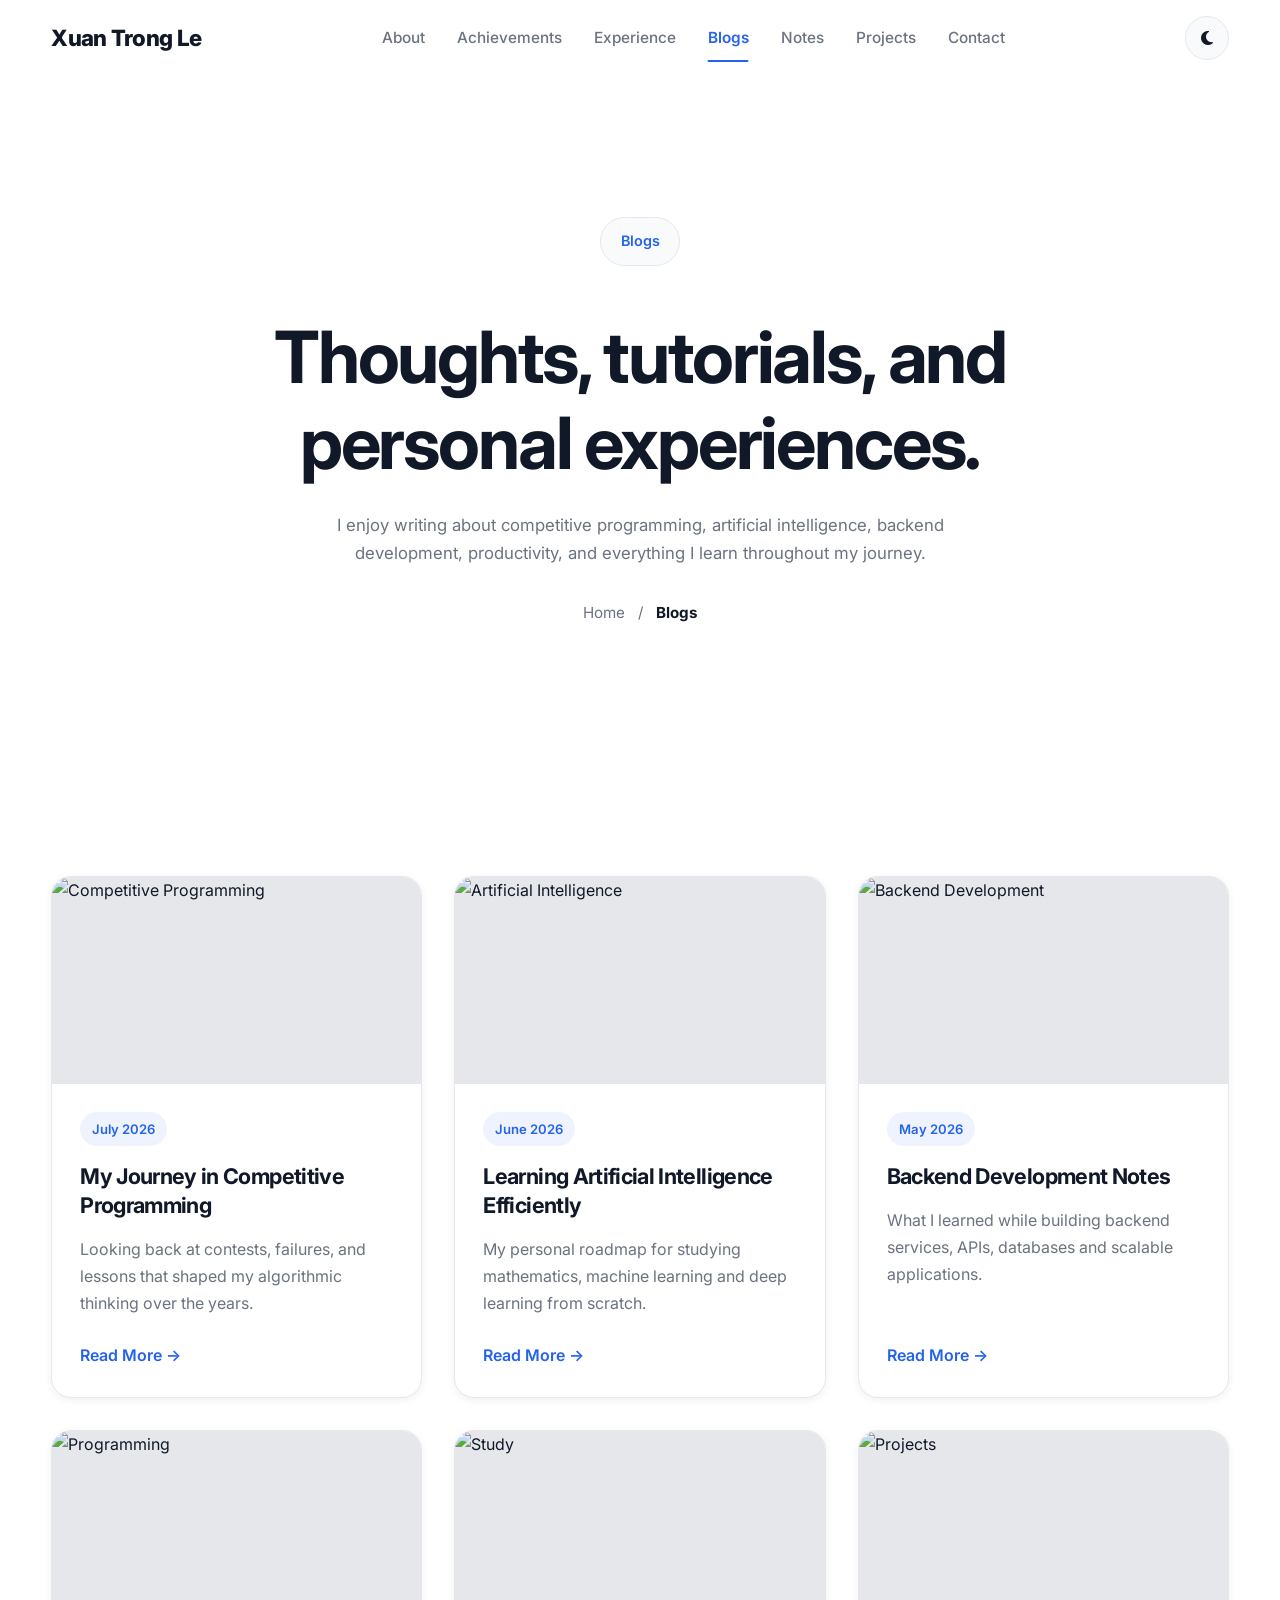
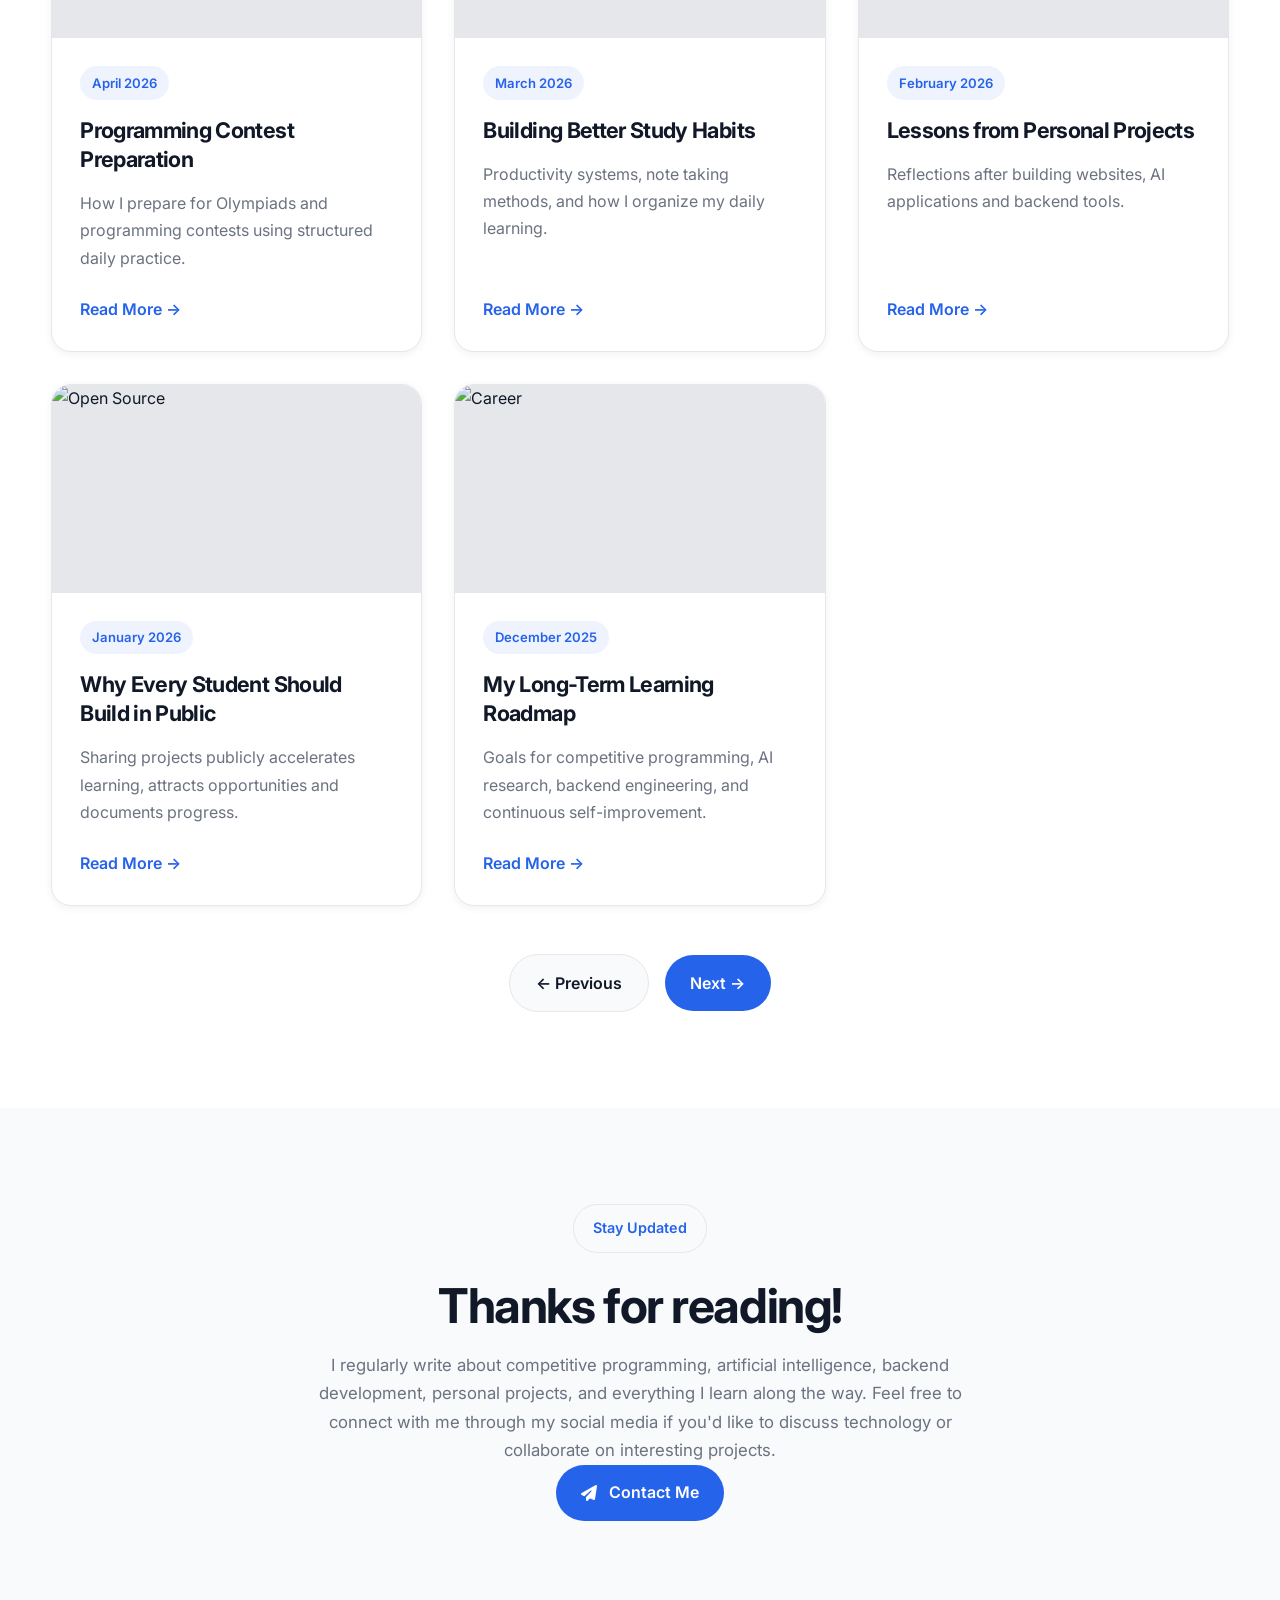
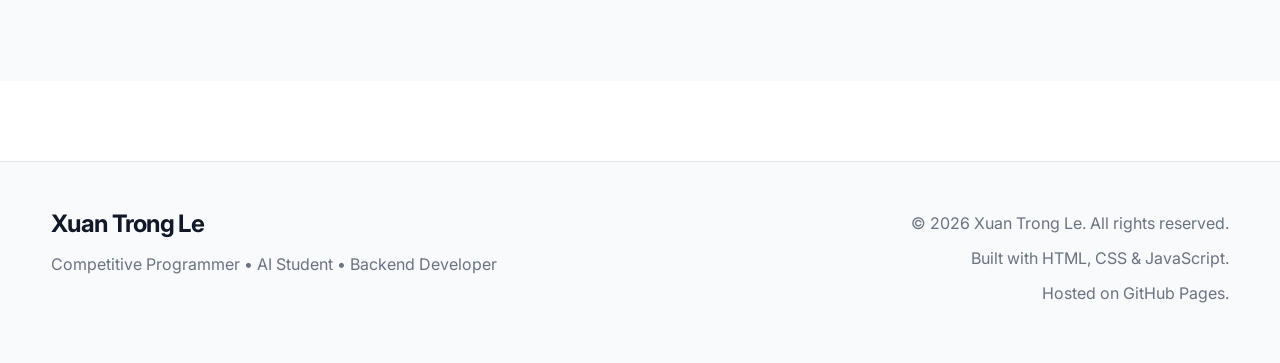
==== blogs.html @ a5656abd "First commit" ====
<!DOCTYPE html>
<html lang="en">

<head>

    <!-- ========================================= -->
    <!-- Basic Meta -->
    <!-- ========================================= -->

    <meta charset="UTF-8">
    <meta name="viewport"
          content="width=device-width, initial-scale=1.0">

    <title>Blogs | Xuan Trong Le</title>

    <meta name="description"
          content="Articles, tutorials, programming notes and personal thoughts by Xuan Trong Le.">

    <!-- Google Font -->
     <!-- Favicon -->
    <!-- ========================================= -->
    <link rel="icon" href="images/favicon.ico">

    <link rel="preconnect"
          href="https://fonts.googleapis.com">

    <link rel="preconnect"
          href="https://fonts.gstatic.com"
          crossorigin>

    <link href="https://fonts.googleapis.com/css2?family=Inter:wght@300;400;500;600;700;800&display=swap"
          rel="stylesheet">

    <!-- Font Awesome -->

    <link rel="stylesheet"
          href="https://cdnjs.cloudflare.com/ajax/libs/font-awesome/6.7.2/css/all.min.css">

    <!-- Main CSS -->

    <link rel="stylesheet"
          href="css/style.css">

</head>

<body>

    <!-- ========================================= -->
    <!-- Header -->
    <!-- ========================================= -->

    <header class="header">

        <div class="container">

            <nav class="navbar">

                <a href="index.html"
                   class="logo">

                    Xuan Trong Le

                </a>

                <ul class="nav-links">

                    <li>
                        <a href="index.html#about">
                            About
                        </a>
                    </li>

                    <li>
                        <a href="index.html#achievements">
                            Achievements
                        </a>
                    </li>
                    
                    <li>
                        <a href="experience.html">
                            Experience
                        </a>
                    </li>
                    <li>
                        <a href="blogs.html"
                           class="active">
                            Blogs
                        </a>
                    </li>

                    <li>
                        <a href="notes.html">
                            Notes
                        </a>
                    </li>

                    <li>
                        <a href="projects.html">
                            Projects
                        </a>
                    </li>


                    <li>
                        <a href="index.html#contact">
                            Contact
                        </a>
                    </li>

                </ul>

                <div class="nav-actions">

                    <button id="theme-toggle"
                            class="icon-button"
                            aria-label="Toggle Theme">

                        <i class="fa-solid fa-moon"></i>

                    </button>

                    <button id="menu-toggle"
                            class="icon-button mobile-menu-btn"
                            aria-label="Open Menu">

                        <i class="fa-solid fa-bars"></i>

                    </button>

                </div>

            </nav>

        </div>

    </header>

    <!-- ========================================= -->
    <!-- Hero -->
    <!-- ========================================= -->

    <section class="hero hero-small">

        <div class="container">

            <div class="section-header">

                <span class="section-tag">

                    Blogs

                </span>

                <h1 class="page-title">

                    Thoughts, tutorials,
                    and personal experiences.

                </h1>

                <p class="section-description">

                    I enjoy writing about competitive programming,
                    artificial intelligence,
                    backend development,
                    productivity,
                    and everything I learn throughout my journey.

                </p>

                <div class="breadcrumb">

                    <a href="index.html">

                        Home

                    </a>

                    <span>/</span>

                    <strong>

                        Blogs

                    </strong>

                </div>

            </div>

        </div>

    </section>

    <!-- ========================================= -->
    <!-- Blog List -->
    <!-- ========================================= -->

    <section class="section">

        <div class="container">

            <div class="card-grid">
                <!-- ========================================= -->
                <!-- Blog Card 1 -->
                <!-- ========================================= -->

                <article class="blog-card">

                    <img src="images/blog/blog1.jpg"
                         alt="Competitive Programming">

                    <div class="card-content">

                        <span class="card-date">
                            July 2026
                        </span>

                        <h3>
                            My Journey in Competitive Programming
                        </h3>

                        <p>
                            Looking back at contests, failures, and lessons
                            that shaped my algorithmic thinking over the years.
                        </p>

                        <a href="posts/blog-1.html"
                           class="text-link">

                            Read More →

                        </a>

                    </div>

                </article>

                <!-- ========================================= -->
                <!-- Blog Card 2 -->
                <!-- ========================================= -->

                <article class="blog-card">

                    <img src="images/blog/blog2.jpg"
                         alt="Artificial Intelligence">

                    <div class="card-content">

                        <span class="card-date">
                            June 2026
                        </span>

                        <h3>
                            Learning Artificial Intelligence Efficiently
                        </h3>

                        <p>
                            My personal roadmap for studying mathematics,
                            machine learning and deep learning from scratch.
                        </p>

                        <a href="posts/blog-2.html"
                           class="text-link">

                            Read More →

                        </a>

                    </div>

                </article>

                <!-- ========================================= -->
                <!-- Blog Card 3 -->
                <!-- ========================================= -->

                <article class="blog-card">

                    <img src="images/blog/blog3.jpg"
                         alt="Backend Development">

                    <div class="card-content">

                        <span class="card-date">
                            May 2026
                        </span>

                        <h3>
                            Backend Development Notes
                        </h3>

                        <p>
                            What I learned while building backend services,
                            APIs, databases and scalable applications.
                        </p>

                        <a href="posts/blog-3.html"
                           class="text-link">

                            Read More →

                        </a>

                    </div>

                </article>

                <!-- ========================================= -->
                <!-- Blog Card 4 -->
                <!-- ========================================= -->

                <article class="blog-card">

                    <img src="images/blog/blog4.jpg"
                         alt="Programming">

                    <div class="card-content">

                        <span class="card-date">
                            April 2026
                        </span>

                        <h3>
                            Programming Contest Preparation
                        </h3>

                        <p>
                            How I prepare for Olympiads and programming
                            contests using structured daily practice.
                        </p>

                        <a href="posts/blog-4.html"
                           class="text-link">

                            Read More →

                        </a>

                    </div>

                </article>

                <!-- ========================================= -->
                <!-- Blog Card 5 -->
                <!-- ========================================= -->

                <article class="blog-card">

                    <img src="images/blog/blog5.jpg"
                         alt="Study">

                    <div class="card-content">

                        <span class="card-date">
                            March 2026
                        </span>

                        <h3>
                            Building Better Study Habits
                        </h3>

                        <p>
                            Productivity systems, note taking methods,
                            and how I organize my daily learning.
                        </p>

                        <a href="posts/blog-5.html"
                           class="text-link">

                            Read More →

                        </a>

                    </div>

                </article>

                <!-- ========================================= -->
                <!-- Blog Card 6 -->
                <!-- ========================================= -->

                <article class="blog-card">

                    <img src="images/blog/blog6.jpg"
                         alt="Projects">

                    <div class="card-content">

                        <span class="card-date">
                            February 2026
                        </span>

                        <h3>
                            Lessons from Personal Projects
                        </h3>

                        <p>
                            Reflections after building websites,
                            AI applications and backend tools.
                        </p>

                        <a href="posts/blog-6.html"
                           class="text-link">

                            Read More →

                        </a>

                    </div>

                </article>

                <!-- ========================================= -->
                <!-- Blog Card 7 -->
                <!-- ========================================= -->

                <article class="blog-card">

                    <img src="images/blog/blog7.jpg"
                         alt="Open Source">

                    <div class="card-content">

                        <span class="card-date">
                            January 2026
                        </span>

                        <h3>
                            Why Every Student Should Build in Public
                        </h3>

                        <p>
                            Sharing projects publicly accelerates learning,
                            attracts opportunities and documents progress.
                        </p>

                        <a href="posts/blog-7.html"
                           class="text-link">

                            Read More →

                        </a>

                    </div>

                </article>

                <!-- ========================================= -->
                <!-- Blog Card 8 -->
                <!-- ========================================= -->

                <article class="blog-card">

                    <img src="images/blog/blog8.jpg"
                         alt="Career">

                    <div class="card-content">

                        <span class="card-date">
                            December 2025
                        </span>

                        <h3>
                            My Long-Term Learning Roadmap
                        </h3>

                        <p>
                            Goals for competitive programming,
                            AI research, backend engineering,
                            and continuous self-improvement.
                        </p>

                        <a href="posts/blog-8.html"
                           class="text-link">

                            Read More →

                        </a>

                    </div>

                </article>

            </div>

            <!-- ========================================= -->
            <!-- Pagination -->
            <!-- ========================================= -->

            <div class="section-action">

                <a href="#"
                   class="btn btn-secondary">

                    ← Previous

                </a>

                <a href="#"
                   class="btn btn-primary">

                    Next →

                </a>

            </div>

        </div>

    </section>
    <!-- ========================================= -->
    <!-- Newsletter / Call To Action -->
    <!-- ========================================= -->

    <section class="section section-alt">

        <div class="container">

            <div class="section-header">

                <span class="section-tag">
                    Stay Updated
                </span>

                <h2 class="section-title">
                    Thanks for reading!
                </h2>

                <p class="section-description">

                    I regularly write about competitive programming,
                    artificial intelligence, backend development,
                    personal projects, and everything I learn along the way.

                    Feel free to connect with me through my social media
                    if you'd like to discuss technology or collaborate
                    on interesting projects.

                </p>

                <a href="index.html#contact"
                   class="btn btn-primary">

                    <i class="fa-solid fa-paper-plane"></i>

                    Contact Me

                </a>

            </div>

        </div>

    </section>

    <!-- ========================================= -->
    <!-- Footer -->
    <!-- ========================================= -->

    <footer class="footer">

        <div class="container">

            <div class="footer-content">

                <div class="footer-left">

                    <h3>
                        Xuan Trong Le
                    </h3>

                    <p>
                        Competitive Programmer • AI Student • Backend Developer
                    </p>

                </div>

                <div class="footer-right">

                    <p>
                        © 2026 Xuan Trong Le.
                        All rights reserved.
                    </p>

                    <p>
                        Built with HTML, CSS & JavaScript.
                    </p>

                    <p>
                        Hosted on GitHub Pages.
                    </p>

                </div>

            </div>

        </div>

    </footer>

    <!-- ========================================= -->
    <!-- Back To Top -->
    <!-- ========================================= -->

    <button id="backToTop"
            class="back-to-top"
            aria-label="Back to Top">

        <i class="fa-solid fa-arrow-up"></i>

    </button>

    <!-- ========================================= -->
    <!-- JavaScript -->
    <!-- ========================================= -->

    <script src="js/script.js"></script>

</body>

</html>
---- css/style.css ----
/*==================================================
    PERSONAL PORTFOLIO WEBSITE
    File: css/style.css
    Part 1/8

    Contents

    1. Google Font
    2. CSS Reset
    3. CSS Variables
    4. Dark Theme Variables
    5. Base Styles
    6. Typography
    7. Layout
    8. Utility Classes
==================================================*/


/*==================================================
1. GOOGLE FONT
==================================================*/

@import url("https://fonts.googleapis.com/css2?family=Inter:wght@100..900&display=swap");


/*==================================================
2. CSS RESET
==================================================*/

*,
*::before,
*::after{
    margin:0;
    padding:0;
    box-sizing:border-box;
}

html{
    scroll-behavior:smooth;
    scroll-padding-top:90px;
}

body{
    min-height:100vh;
}

img,
picture,
svg,
video,
canvas{
    display:block;
    max-width:100%;
}

button,
input,
textarea,
select{
    font:inherit;
}

button{
    background:none;
    border:none;
    cursor:pointer;
}

a{
    color:inherit;
    text-decoration:none;
}

ul,
ol{
    list-style:none;
}


/*==================================================
3. CSS VARIABLES
==================================================*/

:root{

    /* Colors */

    --color-bg:#ffffff;
    --color-surface:#f8fafc;

    --color-text:#111827;
    --color-text-light:#6b7280;

    --color-border:#e5e7eb;

    --color-primary:#2563eb;
    --color-primary-hover:#1d4ed8;

    --color-success:#16a34a;
    --color-warning:#d97706;
    --color-danger:#dc2626;

    --color-white:#ffffff;


    /* Typography */

    --font-family:"Inter",sans-serif;

    --fs-xs:.75rem;
    --fs-sm:.875rem;
    --fs-base:1rem;
    --fs-lg:1.125rem;
    --fs-xl:1.25rem;
    --fs-2xl:1.5rem;
    --fs-3xl:2rem;
    --fs-4xl:3rem;
    --fs-5xl:4rem;

    --line-height:1.7;


    /* Font Weight */

    --fw-regular:400;
    --fw-medium:500;
    --fw-semibold:600;
    --fw-bold:700;
    --fw-black:800;


    /* Radius */

    --radius-sm:8px;
    --radius-md:14px;
    --radius-lg:20px;
    --radius-xl:28px;
    --radius-pill:999px;


    /* Shadow */

    --shadow-sm:
        0 2px 8px rgba(15,23,42,.06);

    --shadow-md:
        0 10px 30px rgba(15,23,42,.10);

    --shadow-lg:
        0 24px 60px rgba(15,23,42,.14);


    /* Transition */

    --transition:
        .25s ease;


    /* Layout */

    --container-width:1180px;

    --section-padding:100px;

}


/*==================================================
4. DARK THEME
==================================================*/

body.dark{

    --color-bg:#0f172a;

    --color-surface:#1e293b;

    --color-text:#f8fafc;

    --color-text-light:#cbd5e1;

    --color-border:#334155;

    --shadow-sm:
        0 2px 10px rgba(0,0,0,.35);

    --shadow-md:
        0 10px 30px rgba(0,0,0,.42);

    --shadow-lg:
        0 25px 60px rgba(0,0,0,.50);

}


/*==================================================
5. BASE STYLES
==================================================*/

body{

    font-family:var(--font-family);

    font-size:var(--fs-base);

    line-height:var(--line-height);

    color:var(--color-text);

    background:var(--color-bg);

    transition:

        background .3s ease,

        color .3s ease;

    text-rendering:optimizeLegibility;

    -webkit-font-smoothing:antialiased;

}

::selection{

    background:var(--color-primary);

    color:white;

}

section{

    padding:var(--section-padding) 0;

}

.container{

    width:min(92%,var(--container-width));

    margin-inline:auto;

}


/*==================================================
6. TYPOGRAPHY
==================================================*/

h1,
h2,
h3,
h4,
h5,
h6{

    color:var(--color-text);

    font-weight:var(--fw-bold);

    line-height:1.2;

    letter-spacing:-.03em;

}

h1{

    font-size:clamp(3rem,6vw,4.5rem);

}

h2{

    font-size:clamp(2rem,4vw,3rem);

}

h3{

    font-size:1.5rem;

}

h4{

    font-size:1.2rem;

}

p{

    color:var(--color-text-light);

    margin-bottom:1rem;

}

strong{

    color:var(--color-text);

}

small{

    color:var(--color-text-light);

}


/*==================================================
7. LAYOUT
==================================================*/

.grid{

    display:grid;

}

.flex{

    display:flex;

}

.flex-center{

    display:flex;

    align-items:center;

    justify-content:center;

}

.flex-between{

    display:flex;

    align-items:center;

    justify-content:space-between;

}

.flex-column{

    display:flex;

    flex-direction:column;

}

.text-center{

    text-align:center;

}

.hidden{

    display:none !important;

}


/*==================================================
8. UTILITY CLASSES
==================================================*/

/* Margin Top */

.mt-1{margin-top:.75rem;}
.mt-2{margin-top:1.5rem;}
.mt-3{margin-top:2.25rem;}
.mt-4{margin-top:3rem;}
.mt-5{margin-top:4rem;}

/* Margin Bottom */

.mb-1{margin-bottom:.75rem;}
.mb-2{margin-bottom:1.5rem;}
.mb-3{margin-bottom:2.25rem;}
.mb-4{margin-bottom:3rem;}
.mb-5{margin-bottom:4rem;}

/* Padding */

.py-1{padding-block:1rem;}
.py-2{padding-block:2rem;}
.py-3{padding-block:3rem;}
.py-4{padding-block:4rem;}

.px-1{padding-inline:1rem;}
.px-2{padding-inline:2rem;}

/* Width */

.w-100{
    width:100%;
}

/* Max Width */

.max-600{
    max-width:600px;
}

.max-700{
    max-width:700px;
}

.max-800{
    max-width:800px;
}

.max-900{
    max-width:900px;
}

/* Rounded */

.rounded-sm{
    border-radius:var(--radius-sm);
}

.rounded-md{
    border-radius:var(--radius-md);
}

.rounded-lg{
    border-radius:var(--radius-lg);
}

.rounded-xl{
    border-radius:var(--radius-xl);
}

/* Shadow */

.shadow-sm{
    box-shadow:var(--shadow-sm);
}

.shadow-md{
    box-shadow:var(--shadow-md);
}

.shadow-lg{
    box-shadow:var(--shadow-lg);
}
/*==================================================
    PERSONAL PORTFOLIO WEBSITE
    File: css/style.css
    Part 2/8

    Contents

    9. Header
    10. Navbar
    11. Logo
    12. Navigation Links
    13. Navigation Actions
    14. Icon Buttons
    15. Mobile Menu
    16. Sticky Header
==================================================*/


/*==================================================
9. HEADER
==================================================*/

.header{

    position:sticky;

    top:0;

    left:0;

    width:100%;

    z-index:1000;

    background:rgba(255,255,255,.82);

    backdrop-filter:blur(16px);

    -webkit-backdrop-filter:blur(16px);

    border-bottom:1px solid transparent;

    transition:

        background .3s ease,

        border-color .3s ease,

        box-shadow .3s ease,

        transform .3s ease;

}

body.dark .header{

    background:rgba(15,23,42,.82);

}

.header.scrolled{

    border-color:var(--color-border);

    box-shadow:var(--shadow-sm);

}

.header.hide{

    transform:translateY(-100%);

}


/*==================================================
10. NAVBAR
==================================================*/

.navbar{

    height:76px;

    display:flex;

    align-items:center;

    justify-content:space-between;

    gap:40px;

}

.navbar>*{

    flex-shrink:0;

}


/*==================================================
11. LOGO
==================================================*/

.logo{

    font-size:1.4rem;

    font-weight:var(--fw-black);

    letter-spacing:-.03em;

    color:var(--color-text);

    transition:.25s;

    white-space:nowrap;

}

.logo:hover{

    color:var(--color-primary);

}


/*==================================================
12. NAVIGATION LINKS
==================================================*/

.nav-links{

    display:flex;

    align-items:center;

    justify-content:center;

    gap:2rem;

    flex:1;

}

.nav-links li{

    position:relative;

}

.nav-links a{

    position:relative;

    display:inline-flex;

    align-items:center;

    justify-content:center;

    height:40px;

    font-size:.96rem;

    font-weight:var(--fw-medium);

    color:var(--color-text-light);

    transition:var(--transition);

}

.nav-links a:hover{

    color:var(--color-text);

}

.nav-links a.active{

    color:var(--color-primary);

    font-weight:var(--fw-semibold);

}

.nav-links a::after{

    content:"";

    position:absolute;

    left:50%;

    bottom:-4px;

    width:0;

    height:2px;

    border-radius:999px;

    background:var(--color-primary);

    transform:translateX(-50%);

    transition:.25s;

}

.nav-links a:hover::after,

.nav-links a.active::after{

    width:100%;

}


/*==================================================
13. NAVIGATION ACTIONS
==================================================*/

.nav-actions{

    display:flex;

    align-items:center;

    gap:.75rem;

}


/*==================================================
14. ICON BUTTONS
==================================================*/

.icon-button{

    width:44px;

    height:44px;

    display:flex;

    align-items:center;

    justify-content:center;

    border-radius:50%;

    border:1px solid var(--color-border);

    background:var(--color-surface);

    color:var(--color-text);

    transition:.25s;

}

.icon-button i{

    font-size:1rem;

    transition:.25s;

}

.icon-button:hover{

    transform:translateY(-2px);

    border-color:var(--color-primary);

    color:var(--color-primary);

    box-shadow:var(--shadow-sm);

}

.icon-button:active{

    transform:scale(.95);

}


/*==================================================
15. MOBILE MENU BUTTON
==================================================*/

.mobile-menu-btn{

    display:none;

}


/*==================================================
16. MOBILE NAVIGATION
==================================================*/

@media (max-width:768px){

    .navbar{

        height:70px;

        gap:16px;

    }

    .mobile-menu-btn{

        display:flex;

    }

    .nav-links{

        position:fixed;

        top:70px;

        left:0;

        width:100%;

        background:var(--color-bg);

        border-top:1px solid var(--color-border);

        box-shadow:var(--shadow-md);

        display:flex;

        flex-direction:column;

        align-items:flex-start;

        gap:0;

        padding:16px 24px;

        transform:translateY(-120%);

        opacity:0;

        pointer-events:none;

        transition:

            transform .3s ease,

            opacity .3s ease;

        z-index:999;

    }

    body.dark .nav-links{

        background:var(--color-bg);

    }

    .nav-links.active{

        transform:translateY(0);

        opacity:1;

        pointer-events:auto;

    }

    .nav-links li{

        width:100%;

    }

    .nav-links a{

        width:100%;

        height:52px;

        justify-content:flex-start;

        border-bottom:1px solid var(--color-border);

    }

    .nav-links li:last-child a{

        border-bottom:none;

    }

    .nav-links a::after{

        display:none;

    }

}


/*==================================================
17. DESKTOP ONLY
==================================================*/

@media (min-width:769px){

    .nav-links{

        transform:none !important;

        opacity:1 !important;

        pointer-events:auto !important;

    }

}
/*==================================================
    PERSONAL PORTFOLIO WEBSITE
    File: css/style.css
    Part 3/8

    Contents

    18. Hero
    19. Hero Small
    20. Hero Content
    21. Hero Text
    22. Hero Image
    23. Hero Buttons
    24. Hero Stats
    25. Section Header
==================================================*/


/*==================================================
18. HERO
==================================================*/

.hero{

    min-height:calc(100vh - 76px);

    display:flex;

    align-items:center;

    overflow:hidden;

}

.hero-content{

    display:grid;

    grid-template-columns:1.2fr .8fr;

    align-items:center;

    gap:5rem;

}


/*==================================================
19. HERO SMALL
==================================================*/

.hero-small{

    min-height:auto;

    padding:140px 0 90px;

}

.page-title{

    max-width:900px;

    margin:1.5rem auto;

    text-align:center;

}

.hero-small .section-description{

    margin-inline:auto;

}


/*==================================================
20. HERO TEXT
==================================================*/

.hero-text{

    display:flex;

    flex-direction:column;

    align-items:flex-start;

}

.hero-tag,

.section-tag{

    display:inline-flex;

    align-items:center;

    gap:.5rem;

    padding:.7rem 1.2rem;

    border-radius:999px;

    background:var(--color-surface);

    border:1px solid var(--color-border);

    color:var(--color-primary);

    font-size:.9rem;

    font-weight:var(--fw-semibold);

    margin-bottom:1.5rem;

}

.hero-text h1{

    margin-bottom:1rem;

}

.highlight{

    color:var(--color-primary);

}

.hero-subtitle{

    display:flex;

    flex-wrap:wrap;

    align-items:center;

    gap:.8rem;

    font-size:1.2rem;

    color:var(--color-text-light);

    font-weight:var(--fw-medium);

    margin-bottom:1.5rem;

}

.hero-subtitle span{

    color:var(--color-primary);

}

.hero-description{

    max-width:640px;

    font-size:1.05rem;

    margin-bottom:2.5rem;

}


/*==================================================
21. HERO IMAGE
==================================================*/

.hero-image{

    display:flex;

    justify-content:center;

    align-items:center;

}

.avatar-wrapper{

    width:380px;

    aspect-ratio:1;

    overflow:hidden;

    border-radius:50%;

    border:8px solid var(--color-bg);

    background:var(--color-surface);

    box-shadow:var(--shadow-lg);

    transition:.35s;

}

body.dark .avatar-wrapper{

    border-color:var(--color-surface);

}

.avatar-wrapper:hover{

    transform:translateY(-8px);

}

.avatar-wrapper img{

    width:100%;

    height:100%;

    object-fit:cover;

}


/*==================================================
22. HERO BUTTONS
==================================================*/

.hero-buttons{

    display:flex;

    align-items:center;

    flex-wrap:wrap;

    gap:1rem;

    margin-bottom:3rem;

}

.btn{

    display:inline-flex;

    align-items:center;

    justify-content:center;

    gap:.7rem;

    padding:.9rem 1.6rem;

    border-radius:999px;

    font-weight:var(--fw-semibold);

    transition:.25s;

}

.btn-primary{

    background:var(--color-primary);

    color:white;

}

.btn-primary:hover{

    background:var(--color-primary-hover);

    transform:translateY(-2px);

}

.btn-secondary{

    background:var(--color-surface);

    color:var(--color-text);

    border:1px solid var(--color-border);

}

.btn-secondary:hover{

    border-color:var(--color-primary);

    color:var(--color-primary);

    transform:translateY(-2px);

}

.btn-outline{

    background:transparent;

    border:1px solid var(--color-border);

    color:var(--color-text);

}

.btn-outline:hover{

    border-color:var(--color-primary);

    color:var(--color-primary);

    transform:translateY(-2px);

}


/*==================================================
23. HERO STATS
==================================================*/

.hero-stats{

    display:grid;

    grid-template-columns:repeat(3,1fr);

    gap:1rem;

    max-width:520px;

}

.stat-card{

    padding:1.5rem;

    text-align:center;

    border-radius:var(--radius-lg);

    background:var(--color-surface);

    border:1px solid var(--color-border);

    transition:.3s;

}

.stat-card:hover{

    transform:translateY(-6px);

    box-shadow:var(--shadow-md);

}

.stat-card h3{

    font-size:2rem;

    color:var(--color-primary);

    margin-bottom:.3rem;

}

.stat-card p{

    margin:0;

    font-size:.95rem;

}


/*==================================================
24. SECTION HEADER
==================================================*/

.section-header{

    max-width:820px;

    margin:0 auto 4rem;

    text-align:center;

}

.section-title{

    margin-bottom:1rem;

}

.section-description{

    max-width:700px;

    margin-inline:auto;

    margin-bottom:0;

    font-size:1.05rem;

}


/*==================================================
25. BREADCRUMB
==================================================*/

.breadcrumb{

    display:flex;

    justify-content:center;

    align-items:center;

    flex-wrap:wrap;

    gap:.8rem;

    margin-top:2rem;

    color:var(--color-text-light);

    font-size:.95rem;

}

.breadcrumb a{

    transition:.25s;

}

.breadcrumb a:hover{

    color:var(--color-primary);

}

.breadcrumb strong{

    color:var(--color-text);

}


/*==================================================
26. RESPONSIVE HERO
==================================================*/

@media (max-width:992px){

    .hero{

        min-height:auto;

        padding:100px 0;

    }

    .hero-content{

        grid-template-columns:1fr;

        text-align:center;

        gap:4rem;

    }

    .hero-text{

        align-items:center;

    }

    .hero-description{

        margin-inline:auto;

    }

    .hero-buttons{

        justify-content:center;

    }

    .hero-stats{

        margin-inline:auto;

    }

}

@media (max-width:768px){

    .hero{

        padding:70px 0;

    }

    .hero-small{

        padding:110px 0 70px;

    }

    .avatar-wrapper{

        width:280px;

    }

    .hero-subtitle{

        justify-content:center;

        font-size:1.05rem;

    }

    .hero-stats{

        grid-template-columns:1fr;

        max-width:320px;

    }

}

@media (max-width:480px){

    .avatar-wrapper{

        width:220px;

    }

    .hero-buttons{

        width:100%;

        flex-direction:column;

        align-items:stretch;

    }

    .hero-buttons .btn{

        width:100%;

    }

}
/*==================================================
    PERSONAL PORTFOLIO WEBSITE
    File: css/style.css
    Part 4/8

    Contents

    26. Common Cards
    27. Card Grid
    28. Blog / Note / Experience Cards
    29. Project Cards
    30. Badges & Tags
    31. Card Footer
    32. Section Action
    33. Empty State
==================================================*/


/*==================================================
26. COMMON CARDS
==================================================*/

.card-grid{

    display:grid;

    grid-template-columns:repeat(auto-fit,minmax(340px,1fr));

    gap:2rem;

}

.blog-card,
.project-card{

    display:flex;

    flex-direction:column;

    overflow:hidden;

    background:var(--color-bg);

    border:1px solid var(--color-border);

    border-radius:var(--radius-lg);

    box-shadow:var(--shadow-sm);

    transition:
        transform .3s ease,
        box-shadow .3s ease,
        border-color .3s ease;

}

body.dark .blog-card,
body.dark .project-card{

    background:var(--color-surface);

}

.blog-card:hover,
.project-card:hover{

    transform:translateY(-8px);

    box-shadow:var(--shadow-md);

    border-color:rgba(37,99,235,.25);

}


/*==================================================
27. CARD IMAGE
==================================================*/

.blog-card img,
.project-card img{

    width:100%;

    aspect-ratio:16 / 9;

    object-fit:cover;

    transition:transform .4s ease;

}

.blog-card:hover img,
.project-card:hover img{

    transform:scale(1.05);

}


/*==================================================
28. CARD CONTENT
==================================================*/

.card-content{

    display:flex;

    flex-direction:column;

    flex:1;

    padding:1.75rem;

}

.card-date{

    display:inline-flex;

    align-items:center;

    width:max-content;

    padding:.35rem .75rem;

    margin-bottom:1rem;

    border-radius:999px;

    background:rgba(37,99,235,.08);

    color:var(--color-primary);

    font-size:.82rem;

    font-weight:600;

}

.card-content h3{

    margin-bottom:1rem;

    font-size:1.35rem;

    line-height:1.35;

}

.card-content p{

    flex:1;

    margin-bottom:1.5rem;

}


/*==================================================
29. TEXT LINK
==================================================*/

.text-link{

    display:inline-flex;

    align-items:center;

    gap:.5rem;

    width:max-content;

    font-weight:600;

    color:var(--color-primary);

    transition:.25s;

}

.text-link:hover{

    gap:.8rem;

}


/*==================================================
30. PROJECT TAGS
==================================================*/

.project-tags{

    display:flex;

    flex-wrap:wrap;

    gap:.75rem;

    margin-bottom:1.75rem;

}

.badge{

    display:inline-flex;

    align-items:center;

    justify-content:center;

    padding:.45rem .9rem;

    border-radius:999px;

    background:var(--color-surface);

    border:1px solid var(--color-border);

    color:var(--color-text);

    font-size:.82rem;

    font-weight:600;

}

body.dark .badge{

    background:rgba(255,255,255,.04);

}


/*==================================================
31. CARD FOOTER
==================================================*/

.course-footer{

    display:flex;

    align-items:center;

    justify-content:space-between;

    gap:1rem;

    margin-top:auto;

}

.course-footer .btn{

    flex:1;

    padding:.8rem 1rem;

    font-size:.92rem;

}


/*==================================================
32. SECTION ACTION
==================================================*/

.section-action{

    display:flex;

    justify-content:center;

    align-items:center;

    flex-wrap:wrap;

    gap:1rem;

    margin-top:3rem;

}


/*==================================================
33. EMPTY STATE
==================================================*/

.empty-state{

    padding:5rem 2rem;

    text-align:center;

    border:2px dashed var(--color-border);

    border-radius:var(--radius-xl);

}

.empty-state h3{

    margin-bottom:1rem;

}

.empty-state p{

    max-width:520px;

    margin-inline:auto;

}


/*==================================================
34. CARD HOVER EFFECTS
==================================================*/

.blog-card,
.project-card{

    position:relative;

}

.blog-card::before,
.project-card::before{

    content:"";

    position:absolute;

    inset:0;

    border-radius:inherit;

    pointer-events:none;

    background:

        linear-gradient(

            135deg,

            rgba(37,99,235,.06),

            transparent 35%

        );

    opacity:0;

    transition:.3s;

}

.blog-card:hover::before,
.project-card:hover::before{

    opacity:1;

}


/*==================================================
35. IMAGE PLACEHOLDER
==================================================*/

.blog-card img,
.project-card img{

    background:#e5e7eb;

}

body.dark .blog-card img,
body.dark .project-card img{

    background:#334155;

}


/*==================================================
36. RESPONSIVE
==================================================*/

@media (max-width:992px){

    .card-grid{

        grid-template-columns:repeat(2,1fr);

    }

}

@media (max-width:768px){

    .card-grid{

        grid-template-columns:1fr;

    }

    .course-footer{

        flex-direction:column;

    }

    .course-footer .btn{

        width:100%;

    }

}

@media (max-width:480px){

    .card-content{

        padding:1.4rem;

    }

    .card-content h3{

        font-size:1.2rem;

    }

    .project-tags{

        gap:.5rem;

    }

}
/*==================================================
    PERSONAL PORTFOLIO WEBSITE
    File: css/style.css
    Part 5/8

    Contents

    37. About Section
    38. Achievement Section
    39. Contact Section
    40. Footer
    41. Back To Top
==================================================*/


/*==================================================
37. ABOUT SECTION
==================================================*/

.about-grid{

    display:grid;

    grid-template-columns:repeat(2,1fr);

    gap:2rem;

}

.about-card{

    padding:2rem;

    background:var(--color-surface);

    border:1px solid var(--color-border);

    border-radius:var(--radius-lg);

    box-shadow:var(--shadow-sm);

    transition:.3s;

}

.about-card:hover{

    transform:translateY(-6px);

    box-shadow:var(--shadow-md);

}

.about-card h3{

    margin-bottom:1rem;

    font-size:1.3rem;

}

.about-card p{

    margin:0;

}


/*==================================================
38. ACHIEVEMENT SECTION
==================================================*/

.achievement-grid{

    display:grid;

    grid-template-columns:repeat(auto-fit,minmax(280px,1fr));

    gap:2rem;

}

.achievement-card{

    padding:2rem;

    text-align:center;

    background:var(--color-bg);

    border:1px solid var(--color-border);

    border-radius:var(--radius-lg);

    box-shadow:var(--shadow-sm);

    transition:.3s;

}

body.dark .achievement-card{

    background:var(--color-surface);

}

.achievement-card:hover{

    transform:translateY(-8px);

    box-shadow:var(--shadow-md);

}

.achievement-icon{

    width:72px;

    height:72px;

    margin:0 auto 1.5rem;

    display:flex;

    align-items:center;

    justify-content:center;

    border-radius:50%;

    background:rgba(37,99,235,.10);

    font-size:2rem;

}

.achievement-card h3{

    margin-bottom:.8rem;

}

.achievement-card p{

    margin:0;

}


/*==================================================
39. CONTACT
==================================================*/

.contact-grid{

    display:grid;

    grid-template-columns:repeat(auto-fit,minmax(220px,1fr));

    gap:1.5rem;

}

.contact-card{

    display:flex;

    flex-direction:column;

    align-items:center;

    justify-content:center;

    text-align:center;

    gap:1rem;

    padding:2rem;

    background:var(--color-bg);

    border:1px solid var(--color-border);

    border-radius:var(--radius-lg);

    box-shadow:var(--shadow-sm);

    transition:.3s;

}

body.dark .contact-card{

    background:var(--color-surface);

}

.contact-card:hover{

    transform:translateY(-6px);

    border-color:rgba(37,99,235,.35);

    box-shadow:var(--shadow-md);

}

.contact-card i{

    font-size:2rem;

    color:var(--color-primary);

}

.contact-card h3{

    margin:0;

    font-size:1.2rem;

}

.contact-card p{

    margin:0;

    font-size:.95rem;

}

.contact-card:hover i{

    transform:scale(1.1);

}


/*==================================================
40. FOOTER
==================================================*/

.footer{

    margin-top:5rem;

    padding:3rem 0;

    border-top:1px solid var(--color-border);

    background:var(--color-surface);

}

.footer-content{

    display:flex;

    justify-content:space-between;

    align-items:flex-start;

    gap:3rem;

}

.footer-left{

    flex:1;

}

.footer-left h3{

    margin-bottom:.75rem;

}

.footer-left p{

    margin:0;

}

.footer-right{

    text-align:right;

}

.footer-right p{

    margin-bottom:.5rem;

}


/*==================================================
41. BACK TO TOP
==================================================*/

.back-to-top{

    position:fixed;

    right:1.5rem;

    bottom:1.5rem;

    width:52px;

    height:52px;

    display:flex;

    align-items:center;

    justify-content:center;

    border-radius:50%;

    border:none;

    background:var(--color-primary);

    color:#fff;

    cursor:pointer;

    box-shadow:var(--shadow-lg);

    opacity:0;

    visibility:hidden;

    transform:translateY(20px);

    transition:.3s;

    z-index:999;

}

.back-to-top.show{

    opacity:1;

    visibility:visible;

    transform:translateY(0);

}

.back-to-top:hover{

    background:var(--color-primary-hover);

    transform:translateY(-4px);

}


/*==================================================
42. COMMON SPACING
==================================================*/

.section{

    padding:6rem 0;

}

.section-alt{

    background:var(--color-surface);

}

.section-alt .about-card,

.section-alt .achievement-card,

.section-alt .contact-card{

    background:var(--color-bg);

}

body.dark .section-alt{

    background:#162033;

}


/*==================================================
43. RESPONSIVE
==================================================*/

@media (max-width:992px){

    .about-grid{

        grid-template-columns:1fr;

    }

    .footer-content{

        flex-direction:column;

        align-items:center;

        text-align:center;

    }

    .footer-right{

        text-align:center;

    }

}

@media (max-width:768px){

    .achievement-grid{

        grid-template-columns:1fr;

    }

    .contact-grid{

        grid-template-columns:1fr;

    }

    .back-to-top{

        right:1rem;

        bottom:1rem;

        width:48px;

        height:48px;

    }

}

@media (max-width:480px){

    .about-card,

    .achievement-card,

    .contact-card{

        padding:1.5rem;

    }

    .footer{

        padding:2rem 0;

    }

}
/*==================================================
    PERSONAL PORTFOLIO WEBSITE
    File: css/style.css
    Part 6/8

    Contents

    44. Reveal Animation
    45. Fade Animations
    46. Hover Effects
    47. Loading Skeleton
    48. Backdrop & Blur
    49. Focus States
    50. Accessibility
    51. Print Styles
==================================================*/


/*==================================================
44. REVEAL ANIMATION
==================================================*/

.reveal{

    opacity:0;

    transform:translateY(40px);

    transition:

        opacity .8s ease,

        transform .8s ease;

}

.reveal.show{

    opacity:1;

    transform:translateY(0);

}

.reveal-left{

    opacity:0;

    transform:translateX(-40px);

    transition:

        opacity .8s ease,

        transform .8s ease;

}

.reveal-left.show{

    opacity:1;

    transform:translateX(0);

}

.reveal-right{

    opacity:0;

    transform:translateX(40px);

    transition:

        opacity .8s ease,

        transform .8s ease;

}

.reveal-right.show{

    opacity:1;

    transform:translateX(0);

}

.reveal-scale{

    opacity:0;

    transform:scale(.95);

    transition:

        opacity .7s ease,

        transform .7s ease;

}

.reveal-scale.show{

    opacity:1;

    transform:scale(1);

}


/*==================================================
45. KEYFRAME ANIMATIONS
==================================================*/

@keyframes fadeUp{

    from{

        opacity:0;

        transform:translateY(35px);

    }

    to{

        opacity:1;

        transform:translateY(0);

    }

}

@keyframes fadeDown{

    from{

        opacity:0;

        transform:translateY(-35px);

    }

    to{

        opacity:1;

        transform:translateY(0);

    }

}

@keyframes fadeIn{

    from{

        opacity:0;

    }

    to{

        opacity:1;

    }

}

@keyframes zoomIn{

    from{

        opacity:0;

        transform:scale(.9);

    }

    to{

        opacity:1;

        transform:scale(1);

    }

}

.fade-up{

    animation:fadeUp .8s ease both;

}

.fade-down{

    animation:fadeDown .8s ease both;

}

.fade-in{

    animation:fadeIn .8s ease both;

}

.zoom-in{

    animation:zoomIn .8s ease both;

}


/*==================================================
46. COMMON HOVER EFFECTS
==================================================*/

.hover-lift{

    transition:.3s;

}

.hover-lift:hover{

    transform:translateY(-6px);

}

.hover-scale{

    transition:.3s;

}

.hover-scale:hover{

    transform:scale(1.03);

}

.hover-shadow{

    transition:.3s;

}

.hover-shadow:hover{

    box-shadow:var(--shadow-lg);

}

.hover-primary{

    transition:.3s;

}

.hover-primary:hover{

    color:var(--color-primary);

}


/*==================================================
47. IMAGE EFFECTS
==================================================*/

.image-hover{

    overflow:hidden;

}

.image-hover img{

    transition:.45s;

}

.image-hover:hover img{

    transform:scale(1.06);

}

.image-rounded{

    border-radius:var(--radius-lg);

}

.image-shadow{

    box-shadow:var(--shadow-md);

}


/*==================================================
48. LOADING SKELETON
==================================================*/

.skeleton{

    background:

        linear-gradient(

            90deg,

            #f1f5f9 0%,

            #e2e8f0 50%,

            #f1f5f9 100%

        );

    background-size:300% 100%;

    animation:skeleton-loading 1.5s infinite;

}

body.dark .skeleton{

    background:

        linear-gradient(

            90deg,

            #1e293b 0%,

            #334155 50%,

            #1e293b 100%

        );

    background-size:300% 100%;

}

@keyframes skeleton-loading{

    from{

        background-position:100% 0;

    }

    to{

        background-position:-100% 0;

    }

}


/*==================================================
49. GLASS EFFECT
==================================================*/

.glass{

    background:

        rgba(255,255,255,.75);

    backdrop-filter:blur(18px);

    -webkit-backdrop-filter:blur(18px);

    border:1px solid rgba(255,255,255,.2);

}

body.dark .glass{

    background:

        rgba(30,41,59,.65);

}


/*==================================================
50. FOCUS & ACCESSIBILITY
==================================================*/

:focus-visible{

    outline:3px solid var(--color-primary);

    outline-offset:4px;

}

button:disabled{

    opacity:.6;

    cursor:not-allowed;

}

input,

textarea,

select{

    border:1px solid var(--color-border);

    border-radius:var(--radius-md);

    background:var(--color-bg);

    color:var(--color-text);

}

input:focus,

textarea:focus,

select:focus{

    outline:none;

    border-color:var(--color-primary);

    box-shadow:

        0 0 0 4px rgba(37,99,235,.12);

}


/*==================================================
51. SCROLLBAR
==================================================*/

::-webkit-scrollbar{

    width:10px;

}

::-webkit-scrollbar-track{

    background:var(--color-surface);

}

::-webkit-scrollbar-thumb{

    background:#94a3b8;

    border-radius:999px;

}

::-webkit-scrollbar-thumb:hover{

    background:var(--color-primary);

}

html{

    scrollbar-color:#94a3b8 transparent;

    scrollbar-width:thin;

}


/*==================================================
52. TEXT UTILITIES
==================================================*/

.text-primary{

    color:var(--color-primary);

}

.text-secondary{

    color:var(--color-text-light);

}

.text-white{

    color:#fff;

}

.text-bold{

    font-weight:700;

}

.text-center{

    text-align:center;

}

.text-left{

    text-align:left;

}

.text-right{

    text-align:right;

}


/*==================================================
53. DISPLAY UTILITIES
==================================================*/

.d-none{

    display:none !important;

}

.d-block{

    display:block;

}

.d-inline{

    display:inline;

}

.d-inline-block{

    display:inline-block;

}

.d-flex{

    display:flex;

}

.align-center{

    align-items:center;

}

.justify-center{

    justify-content:center;

}

.justify-between{

    justify-content:space-between;

}

.flex-wrap{

    flex-wrap:wrap;

}

.gap-1{

    gap:1rem;

}

.gap-2{

    gap:2rem;

}


/*==================================================
54. PRINT
==================================================*/

@media print{

    .header,

    .footer,

    .back-to-top,

    .mobile-menu-btn,

    .hero-buttons,

    .icon-button{

        display:none !important;

    }

    body{

        background:#fff;

        color:#000;

    }

    .container{

        width:100%;

    }

}


/*==================================================
55. REDUCED MOTION
==================================================*/

@media (prefers-reduced-motion:reduce){

    *{

        animation:none !important;

        transition:none !important;

        scroll-behavior:auto !important;

    }

}
/*==================================================
    PERSONAL PORTFOLIO WEBSITE
    File: css/style.css
    Part 7/8

    Contents

    56. Large Desktop
    57. Laptop
    58. Tablet
    59. Mobile
    60. Small Mobile
==================================================*/


/*==================================================
56. LARGE DESKTOP
==================================================*/

@media (min-width:1440px){

    :root{

        --container-width:1320px;

    }

    .hero-content{

        gap:7rem;

    }

    .avatar-wrapper{

        width:430px;

    }

    .card-grid{

        grid-template-columns:repeat(3,1fr);

    }

}


/*==================================================
57. LAPTOP
==================================================*/

@media (max-width:1200px){

    .container{

        width:min(94%,1100px);

    }

    .hero-content{

        gap:4rem;

    }

    .card-grid{

        grid-template-columns:repeat(2,1fr);

    }

}


/*==================================================
58. TABLET
==================================================*/

@media (max-width:992px){

    :root{

        --section-padding:80px;

    }

    html{

        scroll-padding-top:80px;

    }

    .navbar{

        height:72px;

    }

    .hero{

        min-height:auto;

        padding:90px 0;

    }

    .hero-content{

        grid-template-columns:1fr;

        gap:4rem;

        text-align:center;

    }

    .hero-text{

        align-items:center;

    }

    .hero-description{

        margin-inline:auto;

    }

    .hero-buttons{

        justify-content:center;

    }

    .hero-stats{

        margin-inline:auto;

    }

    .about-grid{

        grid-template-columns:1fr;

    }

    .achievement-grid{

        grid-template-columns:repeat(2,1fr);

    }

    .contact-grid{

        grid-template-columns:repeat(2,1fr);

    }

    .footer-content{

        flex-direction:column;

        text-align:center;

    }

    .footer-right{

        text-align:center;

    }

}


/*==================================================
59. MOBILE
==================================================*/

@media (max-width:768px){

    :root{

        --section-padding:70px;

    }

    h1{

        font-size:clamp(2.4rem,9vw,3.4rem);

    }

    h2{

        font-size:2rem;

    }

    h3{

        font-size:1.3rem;

    }

    p{

        font-size:.97rem;

    }

    .navbar{

        height:70px;

    }

    .logo{

        font-size:1.2rem;

    }

    .hero{

        padding:70px 0;

    }

    .hero-small{

        padding:110px 0 60px;

    }

    .hero-content{

        gap:3rem;

    }

    .avatar-wrapper{

        width:260px;

    }

    .hero-buttons{

        width:100%;

        flex-direction:column;

        align-items:stretch;

    }

    .hero-buttons .btn{

        width:100%;

    }

    .hero-stats{

        grid-template-columns:1fr;

        max-width:320px;

    }

    .card-grid{

        grid-template-columns:1fr;

    }

    .achievement-grid{

        grid-template-columns:1fr;

    }

    .contact-grid{

        grid-template-columns:1fr;

    }

    .course-footer{

        flex-direction:column;

    }

    .course-footer .btn{

        width:100%;

    }

    .section-header{

        margin-bottom:3rem;

    }

    .page-title{

        margin:1rem auto;

    }

    .breadcrumb{

        gap:.5rem;

        font-size:.9rem;

    }

    .footer{

        margin-top:3rem;

    }

    .back-to-top{

        right:16px;

        bottom:16px;

        width:48px;

        height:48px;

    }

}


/*==================================================
60. SMALL MOBILE
==================================================*/

@media (max-width:480px){

    :root{

        --section-padding:60px;

    }

    .container{

        width:92%;

    }

    .navbar{

        height:66px;

    }

    .hero{

        padding:60px 0;

    }

    .hero-small{

        padding:95px 0 50px;

    }

    .avatar-wrapper{

        width:210px;

    }

    .hero-tag,

    .section-tag{

        font-size:.8rem;

        padding:.55rem .95rem;

    }

    .card-content{

        padding:1.35rem;

    }

    .about-card,

    .achievement-card,

    .contact-card{

        padding:1.5rem;

    }

    .icon-button{

        width:42px;

        height:42px;

    }

    .btn{

        padding:.85rem 1.2rem;

        font-size:.95rem;

    }

    .footer{

        padding:2rem 0;

    }

}


/*==================================================
61. LANDSCAPE PHONE
==================================================*/

@media (max-height:600px) and (orientation:landscape){

    .hero{

        min-height:auto;

        padding:60px 0;

    }

    .avatar-wrapper{

        width:180px;

    }

}


/*==================================================
62. IMAGE SAFETY
==================================================*/

img{

    max-width:100%;

    height:auto;

}

iframe{

    width:100%;

    max-width:100%;

    border:none;

}

table{

    width:100%;

    overflow-x:auto;

}


/*==================================================
63. FINAL RESPONSIVE FIXES
==================================================*/

*{

    min-width:0;

}

.card-content{

    overflow-wrap:break-word;

}

.hero-description,

.section-description{

    text-wrap:pretty;

}

.page-title{

    text-wrap:balance;

}
/*==================================================
    PERSONAL PORTFOLIO WEBSITE
    File: css/style.css
    Part 8/8

    Contents

    64. Helpers
    65. Status Badges
    66. Divider
    67. Empty States
    68. Scroll Offset
    69. Misc Components
    70. Final Utilities
==================================================*/


/*==================================================
64. HELPERS
==================================================*/

.w-auto{
    width:auto;
}

.h-100{
    height:100%;
}

.mx-auto{
    margin-inline:auto;
}

.ml-auto{
    margin-left:auto;
}

.mr-auto{
    margin-right:auto;
}

.relative{
    position:relative;
}

.absolute{
    position:absolute;
}

.overflow-hidden{
    overflow:hidden;
}

.round{
    border-radius:50%;
}

.cursor-pointer{
    cursor:pointer;
}

.pointer-none{
    pointer-events:none;
}


/*==================================================
65. STATUS BADGES
==================================================*/

.badge-primary{

    background:rgba(37,99,235,.12);

    color:var(--color-primary);

    border:none;

}

.badge-success{

    background:rgba(22,163,74,.12);

    color:var(--color-success);

    border:none;

}

.badge-warning{

    background:rgba(217,119,6,.12);

    color:var(--color-warning);

    border:none;

}

.badge-danger{

    background:rgba(220,38,38,.12);

    color:var(--color-danger);

    border:none;

}


/*==================================================
66. DIVIDER
==================================================*/

.divider{

    width:80px;

    height:4px;

    margin:2rem auto;

    border-radius:999px;

    background:var(--color-primary);

}

.divider-left{

    margin-left:0;

}

.divider-right{

    margin-left:auto;

    margin-right:0;

}


/*==================================================
67. EMPTY STATE
==================================================*/

.empty-state-icon{

    font-size:3rem;

    margin-bottom:1rem;

    color:var(--color-primary);

}

.empty-state h2{

    margin-bottom:1rem;

}

.empty-state .btn{

    margin-top:2rem;

}


/*==================================================
68. SCROLL OFFSET
==================================================*/

[id]{

    scroll-margin-top:100px;

}


/*==================================================
69. MISC COMPONENTS
==================================================*/

/* Horizontal list */

.inline-list{

    display:flex;

    flex-wrap:wrap;

    gap:.75rem;

}

/* Card separator */

.card-divider{

    width:100%;

    height:1px;

    background:var(--color-border);

    margin:1.5rem 0;

}

/* Simple label */

.label{

    display:inline-block;

    margin-bottom:.5rem;

    font-size:.9rem;

    font-weight:600;

    color:var(--color-text-light);

}

/* Simple icon circle */

.icon-circle{

    width:56px;

    height:56px;

    display:flex;

    align-items:center;

    justify-content:center;

    border-radius:50%;

    background:rgba(37,99,235,.1);

    color:var(--color-primary);

    font-size:1.4rem;

}


/*==================================================
70. FINAL UTILITIES
==================================================*/

.opacity-0{

    opacity:0;

}

.opacity-50{

    opacity:.5;

}

.opacity-75{

    opacity:.75;

}

.opacity-100{

    opacity:1;

}

.transition{

    transition:var(--transition);

}

.rotate{

    transition:transform .3s ease;

}

.rotate:hover{

    transform:rotate(8deg);

}

.scale{

    transition:transform .3s ease;

}

.scale:hover{

    transform:scale(1.04);

}

.shadow-hover{

    transition:.3s;

}

.shadow-hover:hover{

    box-shadow:var(--shadow-lg);

}


/*==================================================
71. SELECTION
==================================================*/

::selection{

    background:var(--color-primary);

    color:#fff;

}

::-moz-selection{

    background:var(--color-primary);

    color:#fff;

}


/*==================================================
72. SMOOTH MEDIA
==================================================*/

img,
video,
iframe{

    user-select:none;

    -webkit-user-drag:none;

}


/*==================================================
73. FINAL CLEANUP
==================================================*/

body{

    overflow-x:hidden;

}

section:last-of-type{

    margin-bottom:0;

}

button{

    -webkit-tap-highlight-color:transparent;

}

a{

    -webkit-tap-highlight-color:transparent;

}


/*==================================================
74. END OF FILE
==================================================*/

.contact-icon {
    width: 48px;
    height: 48px;
    object-fit: contain;
    margin-bottom: 1rem;
}

/*

██████╗  ██████╗ ██████╗ ████████╗███████╗ ██████╗ ██╗     ██╗ ██████╗
██╔══██╗██╔═══██╗██╔══██╗╚══██╔══╝██╔════╝██╔═══██╗██║     ██║██╔═══██╗
██████╔╝██║   ██║██████╔╝   ██║   █████╗  ██║   ██║██║     ██║██║   ██║
██╔═══╝ ██║   ██║██╔══██╗   ██║   ██╔══╝  ██║   ██║██║     ██║██║   ██║
██║     ╚██████╔╝██║  ██║   ██║   ██║     ╚██████╔╝███████╗██║╚██████╔╝
╚═╝      ╚═════╝ ╚═╝  ╚═╝   ╚═╝   ╚═╝      ╚═════╝ ╚══════╝╚═╝ ╚═════╝

Thank you for using this stylesheet.
Built with ❤️ using HTML, CSS & Vanilla JavaScript.

*/
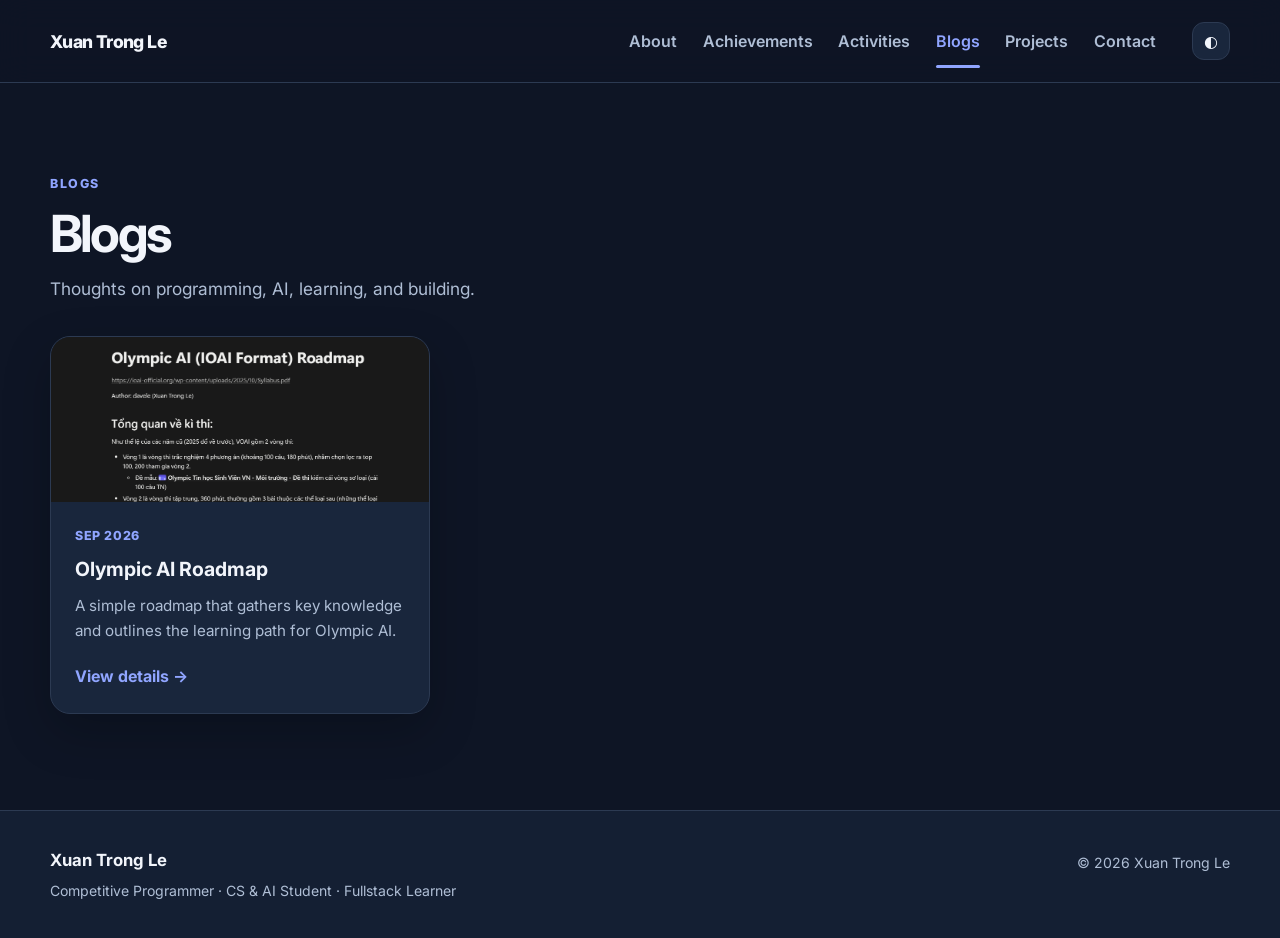
==== commit 6ba7e17a: "New Version of Website" ====
--- a/blogs.html
+++ b/blogs.html
@@ -1,622 +1,21 @@
-<!DOCTYPE html>
+<!doctype html>
 <html lang="en">
-
 <head>
-
-    <!-- ========================================= -->
-    <!-- Basic Meta -->
-    <!-- ========================================= -->
-
-    <meta charset="UTF-8">
-    <meta name="viewport"
-          content="width=device-width, initial-scale=1.0">
-
-    <title>Blogs | Xuan Trong Le</title>
-
-    <meta name="description"
-          content="Articles, tutorials, programming notes and personal thoughts by Xuan Trong Le.">
-
-    <!-- Google Font -->
-     <!-- Favicon -->
-    <!-- ========================================= -->
-    <link rel="icon" href="images/favicon.ico">
-
-    <link rel="preconnect"
-          href="https://fonts.googleapis.com">
-
-    <link rel="preconnect"
-          href="https://fonts.gstatic.com"
-          crossorigin>
-
-    <link href="https://fonts.googleapis.com/css2?family=Inter:wght@300;400;500;600;700;800&display=swap"
-          rel="stylesheet">
-
-    <!-- Font Awesome -->
-
-    <link rel="stylesheet"
-          href="https://cdnjs.cloudflare.com/ajax/libs/font-awesome/6.7.2/css/all.min.css">
-
-    <!-- Main CSS -->
-
-    <link rel="stylesheet"
-          href="css/style.css">
-
+  <meta charset="utf-8">
+  <meta name="viewport" content="width=device-width, initial-scale=1">
+  <meta name="description" content="Writing and reflections by Xuan Trong Le.">
+  <meta name="author" content="Xuan Trong Le">
+  <title>Blogs | Xuan Trong Le</title>
+  <link rel="icon" href="images/favicon.ico">
+  <link rel="preconnect" href="https://fonts.googleapis.com">
+  <link rel="preconnect" href="https://fonts.gstatic.com" crossorigin>
+  <link href="https://fonts.googleapis.com/css2?family=Inter:wght@400;500;600;700;800&display=swap" rel="stylesheet">
+  <link href="https://cdnjs.cloudflare.com/ajax/libs/font-awesome/6.7.2/css/all.min.css" rel="stylesheet">
+  <link rel="stylesheet" href="css/style.css">
+  <script src="js/script.js" defer></script>
 </head>
-
-<body>
-
-    <!-- ========================================= -->
-    <!-- Header -->
-    <!-- ========================================= -->
-
-    <header class="header">
-
-        <div class="container">
-
-            <nav class="navbar">
-
-                <a href="index.html"
-                   class="logo">
-
-                    Xuan Trong Le
-
-                </a>
-
-                <ul class="nav-links">
-
-                    <li>
-                        <a href="index.html#about">
-                            About
-                        </a>
-                    </li>
-
-                    <li>
-                        <a href="index.html#achievements">
-                            Achievements
-                        </a>
-                    </li>
-                    
-                    <li>
-                        <a href="experience.html">
-                            Experience
-                        </a>
-                    </li>
-                    <li>
-                        <a href="blogs.html"
-                           class="active">
-                            Blogs
-                        </a>
-                    </li>
-
-                    <li>
-                        <a href="notes.html">
-                            Notes
-                        </a>
-                    </li>
-
-                    <li>
-                        <a href="projects.html">
-                            Projects
-                        </a>
-                    </li>
-
-
-                    <li>
-                        <a href="index.html#contact">
-                            Contact
-                        </a>
-                    </li>
-
-                </ul>
-
-                <div class="nav-actions">
-
-                    <button id="theme-toggle"
-                            class="icon-button"
-                            aria-label="Toggle Theme">
-
-                        <i class="fa-solid fa-moon"></i>
-
-                    </button>
-
-                    <button id="menu-toggle"
-                            class="icon-button mobile-menu-btn"
-                            aria-label="Open Menu">
-
-                        <i class="fa-solid fa-bars"></i>
-
-                    </button>
-
-                </div>
-
-            </nav>
-
-        </div>
-
-    </header>
-
-    <!-- ========================================= -->
-    <!-- Hero -->
-    <!-- ========================================= -->
-
-    <section class="hero hero-small">
-
-        <div class="container">
-
-            <div class="section-header">
-
-                <span class="section-tag">
-
-                    Blogs
-
-                </span>
-
-                <h1 class="page-title">
-
-                    Thoughts, tutorials,
-                    and personal experiences.
-
-                </h1>
-
-                <p class="section-description">
-
-                    I enjoy writing about competitive programming,
-                    artificial intelligence,
-                    backend development,
-                    productivity,
-                    and everything I learn throughout my journey.
-
-                </p>
-
-                <div class="breadcrumb">
-
-                    <a href="index.html">
-
-                        Home
-
-                    </a>
-
-                    <span>/</span>
-
-                    <strong>
-
-                        Blogs
-
-                    </strong>
-
-                </div>
-
-            </div>
-
-        </div>
-
-    </section>
-
-    <!-- ========================================= -->
-    <!-- Blog List -->
-    <!-- ========================================= -->
-
-    <section class="section">
-
-        <div class="container">
-
-            <div class="card-grid">
-                <!-- ========================================= -->
-                <!-- Blog Card 1 -->
-                <!-- ========================================= -->
-
-                <article class="blog-card">
-
-                    <img src="images/blog/blog1.jpg"
-                         alt="Competitive Programming">
-
-                    <div class="card-content">
-
-                        <span class="card-date">
-                            July 2026
-                        </span>
-
-                        <h3>
-                            My Journey in Competitive Programming
-                        </h3>
-
-                        <p>
-                            Looking back at contests, failures, and lessons
-                            that shaped my algorithmic thinking over the years.
-                        </p>
-
-                        <a href="posts/blog-1.html"
-                           class="text-link">
-
-                            Read More →
-
-                        </a>
-
-                    </div>
-
-                </article>
-
-                <!-- ========================================= -->
-                <!-- Blog Card 2 -->
-                <!-- ========================================= -->
-
-                <article class="blog-card">
-
-                    <img src="images/blog/blog2.jpg"
-                         alt="Artificial Intelligence">
-
-                    <div class="card-content">
-
-                        <span class="card-date">
-                            June 2026
-                        </span>
-
-                        <h3>
-                            Learning Artificial Intelligence Efficiently
-                        </h3>
-
-                        <p>
-                            My personal roadmap for studying mathematics,
-                            machine learning and deep learning from scratch.
-                        </p>
-
-                        <a href="posts/blog-2.html"
-                           class="text-link">
-
-                            Read More →
-
-                        </a>
-
-                    </div>
-
-                </article>
-
-                <!-- ========================================= -->
-                <!-- Blog Card 3 -->
-                <!-- ========================================= -->
-
-                <article class="blog-card">
-
-                    <img src="images/blog/blog3.jpg"
-                         alt="Backend Development">
-
-                    <div class="card-content">
-
-                        <span class="card-date">
-                            May 2026
-                        </span>
-
-                        <h3>
-                            Backend Development Notes
-                        </h3>
-
-                        <p>
-                            What I learned while building backend services,
-                            APIs, databases and scalable applications.
-                        </p>
-
-                        <a href="posts/blog-3.html"
-                           class="text-link">
-
-                            Read More →
-
-                        </a>
-
-                    </div>
-
-                </article>
-
-                <!-- ========================================= -->
-                <!-- Blog Card 4 -->
-                <!-- ========================================= -->
-
-                <article class="blog-card">
-
-                    <img src="images/blog/blog4.jpg"
-                         alt="Programming">
-
-                    <div class="card-content">
-
-                        <span class="card-date">
-                            April 2026
-                        </span>
-
-                        <h3>
-                            Programming Contest Preparation
-                        </h3>
-
-                        <p>
-                            How I prepare for Olympiads and programming
-                            contests using structured daily practice.
-                        </p>
-
-                        <a href="posts/blog-4.html"
-                           class="text-link">
-
-                            Read More →
-
-                        </a>
-
-                    </div>
-
-                </article>
-
-                <!-- ========================================= -->
-                <!-- Blog Card 5 -->
-                <!-- ========================================= -->
-
-                <article class="blog-card">
-
-                    <img src="images/blog/blog5.jpg"
-                         alt="Study">
-
-                    <div class="card-content">
-
-                        <span class="card-date">
-                            March 2026
-                        </span>
-
-                        <h3>
-                            Building Better Study Habits
-                        </h3>
-
-                        <p>
-                            Productivity systems, note taking methods,
-                            and how I organize my daily learning.
-                        </p>
-
-                        <a href="posts/blog-5.html"
-                           class="text-link">
-
-                            Read More →
-
-                        </a>
-
-                    </div>
-
-                </article>
-
-                <!-- ========================================= -->
-                <!-- Blog Card 6 -->
-                <!-- ========================================= -->
-
-                <article class="blog-card">
-
-                    <img src="images/blog/blog6.jpg"
-                         alt="Projects">
-
-                    <div class="card-content">
-
-                        <span class="card-date">
-                            February 2026
-                        </span>
-
-                        <h3>
-                            Lessons from Personal Projects
-                        </h3>
-
-                        <p>
-                            Reflections after building websites,
-                            AI applications and backend tools.
-                        </p>
-
-                        <a href="posts/blog-6.html"
-                           class="text-link">
-
-                            Read More →
-
-                        </a>
-
-                    </div>
-
-                </article>
-
-                <!-- ========================================= -->
-                <!-- Blog Card 7 -->
-                <!-- ========================================= -->
-
-                <article class="blog-card">
-
-                    <img src="images/blog/blog7.jpg"
-                         alt="Open Source">
-
-                    <div class="card-content">
-
-                        <span class="card-date">
-                            January 2026
-                        </span>
-
-                        <h3>
-                            Why Every Student Should Build in Public
-                        </h3>
-
-                        <p>
-                            Sharing projects publicly accelerates learning,
-                            attracts opportunities and documents progress.
-                        </p>
-
-                        <a href="posts/blog-7.html"
-                           class="text-link">
-
-                            Read More →
-
-                        </a>
-
-                    </div>
-
-                </article>
-
-                <!-- ========================================= -->
-                <!-- Blog Card 8 -->
-                <!-- ========================================= -->
-
-                <article class="blog-card">
-
-                    <img src="images/blog/blog8.jpg"
-                         alt="Career">
-
-                    <div class="card-content">
-
-                        <span class="card-date">
-                            December 2025
-                        </span>
-
-                        <h3>
-                            My Long-Term Learning Roadmap
-                        </h3>
-
-                        <p>
-                            Goals for competitive programming,
-                            AI research, backend engineering,
-                            and continuous self-improvement.
-                        </p>
-
-                        <a href="posts/blog-8.html"
-                           class="text-link">
-
-                            Read More →
-
-                        </a>
-
-                    </div>
-
-                </article>
-
-            </div>
-
-            <!-- ========================================= -->
-            <!-- Pagination -->
-            <!-- ========================================= -->
-
-            <div class="section-action">
-
-                <a href="#"
-                   class="btn btn-secondary">
-
-                    ← Previous
-
-                </a>
-
-                <a href="#"
-                   class="btn btn-primary">
-
-                    Next →
-
-                </a>
-
-            </div>
-
-        </div>
-
-    </section>
-    <!-- ========================================= -->
-    <!-- Newsletter / Call To Action -->
-    <!-- ========================================= -->
-
-    <section class="section section-alt">
-
-        <div class="container">
-
-            <div class="section-header">
-
-                <span class="section-tag">
-                    Stay Updated
-                </span>
-
-                <h2 class="section-title">
-                    Thanks for reading!
-                </h2>
-
-                <p class="section-description">
-
-                    I regularly write about competitive programming,
-                    artificial intelligence, backend development,
-                    personal projects, and everything I learn along the way.
-
-                    Feel free to connect with me through my social media
-                    if you'd like to discuss technology or collaborate
-                    on interesting projects.
-
-                </p>
-
-                <a href="index.html#contact"
-                   class="btn btn-primary">
-
-                    <i class="fa-solid fa-paper-plane"></i>
-
-                    Contact Me
-
-                </a>
-
-            </div>
-
-        </div>
-
-    </section>
-
-    <!-- ========================================= -->
-    <!-- Footer -->
-    <!-- ========================================= -->
-
-    <footer class="footer">
-
-        <div class="container">
-
-            <div class="footer-content">
-
-                <div class="footer-left">
-
-                    <h3>
-                        Xuan Trong Le
-                    </h3>
-
-                    <p>
-                        Competitive Programmer • AI Student • Backend Developer
-                    </p>
-
-                </div>
-
-                <div class="footer-right">
-
-                    <p>
-                        © 2026 Xuan Trong Le.
-                        All rights reserved.
-                    </p>
-
-                    <p>
-                        Built with HTML, CSS & JavaScript.
-                    </p>
-
-                    <p>
-                        Hosted on GitHub Pages.
-                    </p>
-
-                </div>
-
-            </div>
-
-        </div>
-
-    </footer>
-
-    <!-- ========================================= -->
-    <!-- Back To Top -->
-    <!-- ========================================= -->
-
-    <button id="backToTop"
-            class="back-to-top"
-            aria-label="Back to Top">
-
-        <i class="fa-solid fa-arrow-up"></i>
-
-    </button>
-
-    <!-- ========================================= -->
-    <!-- JavaScript -->
-    <!-- ========================================= -->
-
-    <script src="js/script.js"></script>
-
+<body data-page="blogs">
+  <main id="app"></main>
+  <noscript>This portfolio needs JavaScript to display content from data/content.json.</noscript>
 </body>
-
-</html>+</html>
--- a/css/style.css
+++ b/css/style.css
@@ -1,3956 +1,164 @@
-/*==================================================
-    PERSONAL PORTFOLIO WEBSITE
-    File: css/style.css
-    Part 1/8
-
-    Contents
-
-    1. Google Font
-    2. CSS Reset
-    3. CSS Variables
-    4. Dark Theme Variables
-    5. Base Styles
-    6. Typography
-    7. Layout
-    8. Utility Classes
-==================================================*/
-
-
-/*==================================================
-1. GOOGLE FONT
-==================================================*/
-
-@import url("https://fonts.googleapis.com/css2?family=Inter:wght@100..900&display=swap");
-
-
-/*==================================================
-2. CSS RESET
-==================================================*/
-
-*,
-*::before,
-*::after{
-    margin:0;
-    padding:0;
-    box-sizing:border-box;
+:root {
+  color-scheme: dark;
+  --background: #0e1525;
+  --surface: #141f33;
+  --card: #19263c;
+  --text: #f2f5fb;
+  --muted: #afbed5;
+  --border: #2c3a52;
+  --accent: #90a5ff;
+  --accent-strong: #b6c3ff;
+  --accent-soft: #202f55;
+  --shadow: 0 18px 48px rgba(0, 0, 0, .22);
 }
-
-html{
-    scroll-behavior:smooth;
-    scroll-padding-top:90px;
+:root.light {
+  color-scheme: light;
+  --background: #ffffff;
+  --surface: #f7f9fd;
+  --card: #ffffff;
+  --text: #17213a;
+  --muted: #667085;
+  --border: #e6eaf2;
+  --accent: #4667e8;
+  --accent-strong: #3453d3;
+  --accent-soft: #edf1ff;
+  --shadow: 0 18px 48px rgba(34, 54, 103, .08);
 }
-
-body{
-    min-height:100vh;
+* { box-sizing: border-box; }
+html { scroll-behavior: smooth; scroll-padding-top: 100px; }
+body { margin: 0; background: var(--background); color: var(--text); font-family: Inter, system-ui, sans-serif; line-height: 1.65; }
+a { color: inherit; text-decoration: none; }
+button { font: inherit; cursor: pointer; }
+img { display: block; max-width: 100%; }
+.container { width: min(1180px, calc(100% - 48px)); margin-inline: auto; }
+.site-header { position: sticky; z-index: 20; top: 0; border-bottom: 1px solid var(--border); background: color-mix(in srgb, var(--background) 93%, transparent); backdrop-filter: blur(16px); }
+.header-inner { min-height: 82px; display: flex; align-items: center; gap: 28px; }
+.logo { flex: 0 0 auto; color: var(--text); font-weight: 800; font-size: 1.1rem; letter-spacing: -.035em; }
+.site-nav { display: flex; justify-content: center; align-items: center; gap: clamp(12px, 2vw, 30px); margin-left: auto; }
+.site-nav a { position: relative; padding: 28px 0; color: var(--muted); font-weight: 600; white-space: nowrap; transition: color .2s; }
+.site-nav a:hover, .site-nav a[aria-current="page"] { color: var(--accent); }
+.site-nav a[aria-current="page"]::after { position: absolute; content: ""; height: 3px; inset: auto 0 14px; border-radius: 5px; background: var(--accent); }
+.header-actions { display: flex; gap: 8px; margin-left: 8px; }
+.icon-button { width: 38px; height: 38px; border: 1px solid var(--border); border-radius: 12px; background: var(--card); color: var(--text); }
+.icon-button:hover { border-color: var(--accent); color: var(--accent); }
+.menu-button { display: none; }
+.hero { --hero-label-size: clamp(1.05rem, 2vw, 1.35rem); overflow: hidden; padding: clamp(84px, 10vw, 145px) 0 100px; background: radial-gradient(circle at 82% 23%, var(--accent-soft), transparent 32%), var(--background); }
+.hero-inner { display: grid; grid-template-columns: minmax(0, 1.3fr) minmax(260px, .7fr); align-items: center; gap: clamp(36px, 6vw, 100px); }
+.eyebrow { display: inline-block; color: var(--accent); font-size: .78rem; font-weight: 800; letter-spacing: .13em; text-transform: uppercase; }
+.hero .eyebrow { font-size: var(--hero-label-size); letter-spacing: .08em; }
+h1, h2, h3, p { margin-top: 0; }
+.hero h1 { margin: 14px 0 6px; font-size: clamp(3.4rem, 7vw, 6.4rem); letter-spacing: -.02em; line-height: 1.04; }
+.hero-tagline { margin: 0 0 18px; color: var(--accent); font-size: var(--hero-label-size); font-weight: 700; }
+.hero-intro { max-width: 650px; color: var(--muted); font-size: 1.1rem; }
+.button-row { display: flex; flex-wrap: wrap; gap: 12px; margin: 30px 0 0; }
+.button { display: inline-flex; align-items: center; justify-content: center; min-height: 48px; padding: 11px 20px; border: 1px solid var(--accent); border-radius: 12px; font-weight: 700; transition: transform .2s, background .2s; }
+.button:hover { transform: translateY(-2px); }
+.button-primary { background: var(--accent); color: #0e1525; }
+:root.light .button-primary { color: #fff; }
+.button-primary:hover { background: var(--accent-strong); }
+.button-secondary { background: var(--card); color: var(--accent); }
+.avatar-frame { width: min(100%, 390px); aspect-ratio: 1; margin-inline: auto; padding: 8px; overflow: hidden; border: 1px solid var(--border); border-radius: 50%; background: var(--card); box-shadow: var(--shadow); }
+.avatar-frame img { width: 100%; height: 100%; object-fit: cover; border-radius: 50%; }
+.section { padding: 96px 0; }
+.section-muted { background: var(--surface); }
+.section-heading { max-width: 760px; margin-bottom: 32px; }
+.section-heading h2 { margin: 8px 0 12px; font-size: clamp(2.1rem, 4vw, 3.2rem); letter-spacing: -.055em; line-height: 1.16; }
+.section-heading p { margin: 0; color: var(--muted); font-size: 1.08rem; }
+.about-grid, .award-grid, .card-grid, .contact-grid { display: grid; gap: 20px; }
+.about-grid { grid-template-columns: repeat(2, minmax(0, 1fr)); }
+.info-card, .award-card, .content-card, .contact-card { border: 1px solid var(--border); border-radius: 20px; background: var(--card); box-shadow: var(--shadow); }
+.info-card { padding: 28px; }
+.info-card h3, .award-card h3 { margin: 0 0 10px; font-size: 1.12rem; }
+.info-card p, .award-card p { margin: 0; color: var(--muted); }
+.award-grid { grid-template-columns: repeat(4, minmax(0, 1fr)); }
+.award-card { padding: 24px; }
+.award-icon { display: block; margin-bottom: 14px; font-size: 1.8rem; }
+.card-grid { grid-template-columns: repeat(3, minmax(0, 1fr)); }
+.content-card { min-width: 0; overflow: hidden; display: flex; flex-direction: column; transition: transform .2s, box-shadow .2s; }
+.content-card:hover { transform: translateY(-4px); box-shadow: 0 22px 52px rgba(34, 54, 103, .15); }
+.card-visual { display: grid; place-items: center; height: 165px; overflow: hidden; background: linear-gradient(135deg, var(--accent-soft), var(--surface)); color: var(--accent); }
+.card-visual img { width: 100%; height: 100%; object-fit: cover; }
+.card-visual span { font-size: 4rem; font-weight: 800; opacity: .55; }
+.card-body { display: flex; flex: 1; flex-direction: column; align-items: flex-start; padding: 24px; }
+.card-meta { margin-bottom: 10px; color: var(--accent); font-size: .78rem; font-weight: 800; letter-spacing: .05em; text-transform: uppercase; }
+.card-body h3 { margin: 0 0 10px; font-size: 1.22rem; line-height: 1.35; }
+.card-body p { margin: 0 0 20px; color: var(--muted); font-size: .95rem; }
+.text-link, .section-link, .back-link, .article-link { color: var(--accent); font-weight: 700; }
+.text-link { margin-top: auto; }
+.text-link:hover, .section-link:hover, .back-link:hover, .article-link:hover { text-decoration: underline; text-underline-offset: 4px; }
+.project-actions { display: flex; align-items: center; justify-content: space-between; flex-wrap: wrap; gap: 12px; width: 100%; margin-top: auto; }
+.project-actions .text-link { margin-top: 0; }
+.source-link { display: inline-flex; align-items: center; justify-content: center; gap: 8px; min-height: 42px; padding: 8px 17px; border: 1px solid var(--border); border-radius: 999px; background: var(--card); color: var(--text); font-weight: 700; transition: border-color .2s, color .2s, transform .2s; }
+.source-link:hover { border-color: var(--accent); color: var(--accent); transform: translateY(-2px); }
+.source-link i { font-size: 1.1rem; }
+.article-shell > .source-link { margin-top: 8px; }
+.section-link { display: inline-block; margin-top: 30px; }
+.tags { display: flex; flex-wrap: wrap; gap: 7px; margin: 0 0 20px; }
+.tags span { padding: 4px 9px; border-radius: 999px; background: var(--accent-soft); color: var(--accent); font-size: .78rem; font-weight: 700; }
+.contact-grid { grid-template-columns: repeat(5, minmax(0, 1fr)); }
+.contact-card { min-height: 205px; padding: 26px 16px; display: flex; flex-direction: column; align-items: center; justify-content: center; text-align: center; transition: border-color .2s, transform .2s; }
+.contact-card:hover { border-color: var(--accent); transform: translateY(-3px); }
+.contact-icon { width: 48px; height: 48px; display: grid; place-items: center; margin-bottom: 18px; color: var(--accent); }
+.contact-icon i { font-size: 2.3rem; line-height: 1; }
+.contact-icon img { width: 100%; height: 100%; object-fit: contain; }
+.contact-card strong, .contact-card span { display: block; }
+.contact-card strong { margin-bottom: 10px; font-size: 1.1rem; }
+.contact-card span { color: var(--muted); font-size: .9rem; overflow-wrap: anywhere; }
+.listing-section { min-height: calc(100vh - 230px); padding-top: 86px; }
+.article-page { min-height: calc(100vh - 230px); padding: 70px 0 110px; }
+.article-shell { max-width: 820px; }
+.back-link { display: block; width: fit-content; margin-bottom: 46px; }
+.article-shell > .eyebrow { display: block; }
+.article-page h1 { margin: 10px 0 14px; font-size: clamp(2.6rem, 6vw, 4.7rem); line-height: 1.1; letter-spacing: -.065em; }
+.article-summary { color: var(--muted); font-size: 1.2rem; }
+.article-body { margin-top: 48px; padding-top: 36px; border-top: 1px solid var(--border); font-size: 1.08rem; }
+.article-body p, .article-body ul, .article-body ol { margin: 0 0 24px; }
+.article-body h2 { margin: 36px 0 12px; font-size: 1.65rem; letter-spacing: -.035em; }
+.article-body ul, .article-body ol { padding-left: 25px; }
+.article-body li { margin-bottom: 7px; }
+.article-body blockquote { margin: 28px 0; padding: 5px 0 5px 22px; border-left: 4px solid var(--accent); color: var(--muted); }
+.article-body pre { overflow-x: auto; padding: 20px; border-radius: 14px; background: #182237; color: #f8fafc; font-size: .9rem; }
+.article-body figure { margin: 30px 0; }
+.article-body figure img { border-radius: 14px; }
+.article-body figcaption { margin-top: 8px; color: var(--muted); font-size: .88rem; }
+.article-link { display: inline-block; margin-bottom: 24px; }
+.site-footer { border-top: 1px solid var(--border); padding: 36px 0; background: var(--surface); }
+.footer-inner { display: flex; justify-content: space-between; gap: 20px; }
+.footer-inner strong { font-size: 1.05rem; }
+.footer-inner p { margin: 4px 0 0; color: var(--muted); font-size: .88rem; }
+.empty-state, .load-error { padding: 24px; color: var(--muted); }
+.load-error { max-width: 760px; margin: 80px auto; border: 1px solid var(--border); border-radius: 12px; }
+@media (max-width: 1060px) {
+  .header-inner { gap: 15px; }
+  .site-nav { gap: 13px; }
+  .site-nav a { font-size: .88rem; }
+  .award-grid { grid-template-columns: repeat(2, minmax(0, 1fr)); }
+  .contact-grid { grid-template-columns: repeat(3, minmax(0, 1fr)); }
 }
-
-img,
-picture,
-svg,
-video,
-canvas{
-    display:block;
-    max-width:100%;
+@media (max-width: 760px) {
+  .container { width: min(100% - 32px, 1180px); }
+  .header-inner { min-height: 68px; }
+  .site-nav { display: none; position: absolute; top: 68px; left: 0; right: 0; padding: 14px 20px 22px; border-bottom: 1px solid var(--border); background: var(--background); box-shadow: var(--shadow); }
+  .site-nav.open { display: grid; gap: 0; }
+  .site-nav a { padding: 10px 0; font-size: 1rem; }
+  .site-nav a[aria-current="page"]::after { display: none; }
+  .header-actions { margin-left: auto; }
+  .menu-button { display: block; }
+  .hero { padding: 65px 0; }
+  .hero-inner { grid-template-columns: 1fr; }
+  .avatar-frame { max-width: 300px; grid-row: 1; margin-left: 0; }
+  .section { padding: 70px 0; }
+  .about-grid, .card-grid { grid-template-columns: repeat(2, minmax(0, 1fr)); }
+  .contact-grid { grid-template-columns: repeat(2, minmax(0, 1fr)); }
 }
-
-button,
-input,
-textarea,
-select{
-    font:inherit;
+@media (max-width: 520px) {
+  .hero h1 { font-size: 3.15rem; }
+  .about-grid, .award-grid, .card-grid, .contact-grid { grid-template-columns: 1fr; }
+  .card-visual { height: 185px; }
+  .footer-inner { display: block; }
+  .footer-inner > p { margin-top: 18px; }
 }
-
-button{
-    background:none;
-    border:none;
-    cursor:pointer;
+@media (prefers-reduced-motion: reduce) {
+  html { scroll-behavior: auto; }
+  *, *::before, *::after { transition-duration: .01ms !important; animation-duration: .01ms !important; }
 }
-
-a{
-    color:inherit;
-    text-decoration:none;
-}
-
-ul,
-ol{
-    list-style:none;
-}
-
-
-/*==================================================
-3. CSS VARIABLES
-==================================================*/
-
-:root{
-
-    /* Colors */
-
-    --color-bg:#ffffff;
-    --color-surface:#f8fafc;
-
-    --color-text:#111827;
-    --color-text-light:#6b7280;
-
-    --color-border:#e5e7eb;
-
-    --color-primary:#2563eb;
-    --color-primary-hover:#1d4ed8;
-
-    --color-success:#16a34a;
-    --color-warning:#d97706;
-    --color-danger:#dc2626;
-
-    --color-white:#ffffff;
-
-
-    /* Typography */
-
-    --font-family:"Inter",sans-serif;
-
-    --fs-xs:.75rem;
-    --fs-sm:.875rem;
-    --fs-base:1rem;
-    --fs-lg:1.125rem;
-    --fs-xl:1.25rem;
-    --fs-2xl:1.5rem;
-    --fs-3xl:2rem;
-    --fs-4xl:3rem;
-    --fs-5xl:4rem;
-
-    --line-height:1.7;
-
-
-    /* Font Weight */
-
-    --fw-regular:400;
-    --fw-medium:500;
-    --fw-semibold:600;
-    --fw-bold:700;
-    --fw-black:800;
-
-
-    /* Radius */
-
-    --radius-sm:8px;
-    --radius-md:14px;
-    --radius-lg:20px;
-    --radius-xl:28px;
-    --radius-pill:999px;
-
-
-    /* Shadow */
-
-    --shadow-sm:
-        0 2px 8px rgba(15,23,42,.06);
-
-    --shadow-md:
-        0 10px 30px rgba(15,23,42,.10);
-
-    --shadow-lg:
-        0 24px 60px rgba(15,23,42,.14);
-
-
-    /* Transition */
-
-    --transition:
-        .25s ease;
-
-
-    /* Layout */
-
-    --container-width:1180px;
-
-    --section-padding:100px;
-
-}
-
-
-/*==================================================
-4. DARK THEME
-==================================================*/
-
-body.dark{
-
-    --color-bg:#0f172a;
-
-    --color-surface:#1e293b;
-
-    --color-text:#f8fafc;
-
-    --color-text-light:#cbd5e1;
-
-    --color-border:#334155;
-
-    --shadow-sm:
-        0 2px 10px rgba(0,0,0,.35);
-
-    --shadow-md:
-        0 10px 30px rgba(0,0,0,.42);
-
-    --shadow-lg:
-        0 25px 60px rgba(0,0,0,.50);
-
-}
-
-
-/*==================================================
-5. BASE STYLES
-==================================================*/
-
-body{
-
-    font-family:var(--font-family);
-
-    font-size:var(--fs-base);
-
-    line-height:var(--line-height);
-
-    color:var(--color-text);
-
-    background:var(--color-bg);
-
-    transition:
-
-        background .3s ease,
-
-        color .3s ease;
-
-    text-rendering:optimizeLegibility;
-
-    -webkit-font-smoothing:antialiased;
-
-}
-
-::selection{
-
-    background:var(--color-primary);
-
-    color:white;
-
-}
-
-section{
-
-    padding:var(--section-padding) 0;
-
-}
-
-.container{
-
-    width:min(92%,var(--container-width));
-
-    margin-inline:auto;
-
-}
-
-
-/*==================================================
-6. TYPOGRAPHY
-==================================================*/
-
-h1,
-h2,
-h3,
-h4,
-h5,
-h6{
-
-    color:var(--color-text);
-
-    font-weight:var(--fw-bold);
-
-    line-height:1.2;
-
-    letter-spacing:-.03em;
-
-}
-
-h1{
-
-    font-size:clamp(3rem,6vw,4.5rem);
-
-}
-
-h2{
-
-    font-size:clamp(2rem,4vw,3rem);
-
-}
-
-h3{
-
-    font-size:1.5rem;
-
-}
-
-h4{
-
-    font-size:1.2rem;
-
-}
-
-p{
-
-    color:var(--color-text-light);
-
-    margin-bottom:1rem;
-
-}
-
-strong{
-
-    color:var(--color-text);
-
-}
-
-small{
-
-    color:var(--color-text-light);
-
-}
-
-
-/*==================================================
-7. LAYOUT
-==================================================*/
-
-.grid{
-
-    display:grid;
-
-}
-
-.flex{
-
-    display:flex;
-
-}
-
-.flex-center{
-
-    display:flex;
-
-    align-items:center;
-
-    justify-content:center;
-
-}
-
-.flex-between{
-
-    display:flex;
-
-    align-items:center;
-
-    justify-content:space-between;
-
-}
-
-.flex-column{
-
-    display:flex;
-
-    flex-direction:column;
-
-}
-
-.text-center{
-
-    text-align:center;
-
-}
-
-.hidden{
-
-    display:none !important;
-
-}
-
-
-/*==================================================
-8. UTILITY CLASSES
-==================================================*/
-
-/* Margin Top */
-
-.mt-1{margin-top:.75rem;}
-.mt-2{margin-top:1.5rem;}
-.mt-3{margin-top:2.25rem;}
-.mt-4{margin-top:3rem;}
-.mt-5{margin-top:4rem;}
-
-/* Margin Bottom */
-
-.mb-1{margin-bottom:.75rem;}
-.mb-2{margin-bottom:1.5rem;}
-.mb-3{margin-bottom:2.25rem;}
-.mb-4{margin-bottom:3rem;}
-.mb-5{margin-bottom:4rem;}
-
-/* Padding */
-
-.py-1{padding-block:1rem;}
-.py-2{padding-block:2rem;}
-.py-3{padding-block:3rem;}
-.py-4{padding-block:4rem;}
-
-.px-1{padding-inline:1rem;}
-.px-2{padding-inline:2rem;}
-
-/* Width */
-
-.w-100{
-    width:100%;
-}
-
-/* Max Width */
-
-.max-600{
-    max-width:600px;
-}
-
-.max-700{
-    max-width:700px;
-}
-
-.max-800{
-    max-width:800px;
-}
-
-.max-900{
-    max-width:900px;
-}
-
-/* Rounded */
-
-.rounded-sm{
-    border-radius:var(--radius-sm);
-}
-
-.rounded-md{
-    border-radius:var(--radius-md);
-}
-
-.rounded-lg{
-    border-radius:var(--radius-lg);
-}
-
-.rounded-xl{
-    border-radius:var(--radius-xl);
-}
-
-/* Shadow */
-
-.shadow-sm{
-    box-shadow:var(--shadow-sm);
-}
-
-.shadow-md{
-    box-shadow:var(--shadow-md);
-}
-
-.shadow-lg{
-    box-shadow:var(--shadow-lg);
-}
-/*==================================================
-    PERSONAL PORTFOLIO WEBSITE
-    File: css/style.css
-    Part 2/8
-
-    Contents
-
-    9. Header
-    10. Navbar
-    11. Logo
-    12. Navigation Links
-    13. Navigation Actions
-    14. Icon Buttons
-    15. Mobile Menu
-    16. Sticky Header
-==================================================*/
-
-
-/*==================================================
-9. HEADER
-==================================================*/
-
-.header{
-
-    position:sticky;
-
-    top:0;
-
-    left:0;
-
-    width:100%;
-
-    z-index:1000;
-
-    background:rgba(255,255,255,.82);
-
-    backdrop-filter:blur(16px);
-
-    -webkit-backdrop-filter:blur(16px);
-
-    border-bottom:1px solid transparent;
-
-    transition:
-
-        background .3s ease,
-
-        border-color .3s ease,
-
-        box-shadow .3s ease,
-
-        transform .3s ease;
-
-}
-
-body.dark .header{
-
-    background:rgba(15,23,42,.82);
-
-}
-
-.header.scrolled{
-
-    border-color:var(--color-border);
-
-    box-shadow:var(--shadow-sm);
-
-}
-
-.header.hide{
-
-    transform:translateY(-100%);
-
-}
-
-
-/*==================================================
-10. NAVBAR
-==================================================*/
-
-.navbar{
-
-    height:76px;
-
-    display:flex;
-
-    align-items:center;
-
-    justify-content:space-between;
-
-    gap:40px;
-
-}
-
-.navbar>*{
-
-    flex-shrink:0;
-
-}
-
-
-/*==================================================
-11. LOGO
-==================================================*/
-
-.logo{
-
-    font-size:1.4rem;
-
-    font-weight:var(--fw-black);
-
-    letter-spacing:-.03em;
-
-    color:var(--color-text);
-
-    transition:.25s;
-
-    white-space:nowrap;
-
-}
-
-.logo:hover{
-
-    color:var(--color-primary);
-
-}
-
-
-/*==================================================
-12. NAVIGATION LINKS
-==================================================*/
-
-.nav-links{
-
-    display:flex;
-
-    align-items:center;
-
-    justify-content:center;
-
-    gap:2rem;
-
-    flex:1;
-
-}
-
-.nav-links li{
-
-    position:relative;
-
-}
-
-.nav-links a{
-
-    position:relative;
-
-    display:inline-flex;
-
-    align-items:center;
-
-    justify-content:center;
-
-    height:40px;
-
-    font-size:.96rem;
-
-    font-weight:var(--fw-medium);
-
-    color:var(--color-text-light);
-
-    transition:var(--transition);
-
-}
-
-.nav-links a:hover{
-
-    color:var(--color-text);
-
-}
-
-.nav-links a.active{
-
-    color:var(--color-primary);
-
-    font-weight:var(--fw-semibold);
-
-}
-
-.nav-links a::after{
-
-    content:"";
-
-    position:absolute;
-
-    left:50%;
-
-    bottom:-4px;
-
-    width:0;
-
-    height:2px;
-
-    border-radius:999px;
-
-    background:var(--color-primary);
-
-    transform:translateX(-50%);
-
-    transition:.25s;
-
-}
-
-.nav-links a:hover::after,
-
-.nav-links a.active::after{
-
-    width:100%;
-
-}
-
-
-/*==================================================
-13. NAVIGATION ACTIONS
-==================================================*/
-
-.nav-actions{
-
-    display:flex;
-
-    align-items:center;
-
-    gap:.75rem;
-
-}
-
-
-/*==================================================
-14. ICON BUTTONS
-==================================================*/
-
-.icon-button{
-
-    width:44px;
-
-    height:44px;
-
-    display:flex;
-
-    align-items:center;
-
-    justify-content:center;
-
-    border-radius:50%;
-
-    border:1px solid var(--color-border);
-
-    background:var(--color-surface);
-
-    color:var(--color-text);
-
-    transition:.25s;
-
-}
-
-.icon-button i{
-
-    font-size:1rem;
-
-    transition:.25s;
-
-}
-
-.icon-button:hover{
-
-    transform:translateY(-2px);
-
-    border-color:var(--color-primary);
-
-    color:var(--color-primary);
-
-    box-shadow:var(--shadow-sm);
-
-}
-
-.icon-button:active{
-
-    transform:scale(.95);
-
-}
-
-
-/*==================================================
-15. MOBILE MENU BUTTON
-==================================================*/
-
-.mobile-menu-btn{
-
-    display:none;
-
-}
-
-
-/*==================================================
-16. MOBILE NAVIGATION
-==================================================*/
-
-@media (max-width:768px){
-
-    .navbar{
-
-        height:70px;
-
-        gap:16px;
-
-    }
-
-    .mobile-menu-btn{
-
-        display:flex;
-
-    }
-
-    .nav-links{
-
-        position:fixed;
-
-        top:70px;
-
-        left:0;
-
-        width:100%;
-
-        background:var(--color-bg);
-
-        border-top:1px solid var(--color-border);
-
-        box-shadow:var(--shadow-md);
-
-        display:flex;
-
-        flex-direction:column;
-
-        align-items:flex-start;
-
-        gap:0;
-
-        padding:16px 24px;
-
-        transform:translateY(-120%);
-
-        opacity:0;
-
-        pointer-events:none;
-
-        transition:
-
-            transform .3s ease,
-
-            opacity .3s ease;
-
-        z-index:999;
-
-    }
-
-    body.dark .nav-links{
-
-        background:var(--color-bg);
-
-    }
-
-    .nav-links.active{
-
-        transform:translateY(0);
-
-        opacity:1;
-
-        pointer-events:auto;
-
-    }
-
-    .nav-links li{
-
-        width:100%;
-
-    }
-
-    .nav-links a{
-
-        width:100%;
-
-        height:52px;
-
-        justify-content:flex-start;
-
-        border-bottom:1px solid var(--color-border);
-
-    }
-
-    .nav-links li:last-child a{
-
-        border-bottom:none;
-
-    }
-
-    .nav-links a::after{
-
-        display:none;
-
-    }
-
-}
-
-
-/*==================================================
-17. DESKTOP ONLY
-==================================================*/
-
-@media (min-width:769px){
-
-    .nav-links{
-
-        transform:none !important;
-
-        opacity:1 !important;
-
-        pointer-events:auto !important;
-
-    }
-
-}
-/*==================================================
-    PERSONAL PORTFOLIO WEBSITE
-    File: css/style.css
-    Part 3/8
-
-    Contents
-
-    18. Hero
-    19. Hero Small
-    20. Hero Content
-    21. Hero Text
-    22. Hero Image
-    23. Hero Buttons
-    24. Hero Stats
-    25. Section Header
-==================================================*/
-
-
-/*==================================================
-18. HERO
-==================================================*/
-
-.hero{
-
-    min-height:calc(100vh - 76px);
-
-    display:flex;
-
-    align-items:center;
-
-    overflow:hidden;
-
-}
-
-.hero-content{
-
-    display:grid;
-
-    grid-template-columns:1.2fr .8fr;
-
-    align-items:center;
-
-    gap:5rem;
-
-}
-
-
-/*==================================================
-19. HERO SMALL
-==================================================*/
-
-.hero-small{
-
-    min-height:auto;
-
-    padding:140px 0 90px;
-
-}
-
-.page-title{
-
-    max-width:900px;
-
-    margin:1.5rem auto;
-
-    text-align:center;
-
-}
-
-.hero-small .section-description{
-
-    margin-inline:auto;
-
-}
-
-
-/*==================================================
-20. HERO TEXT
-==================================================*/
-
-.hero-text{
-
-    display:flex;
-
-    flex-direction:column;
-
-    align-items:flex-start;
-
-}
-
-.hero-tag,
-
-.section-tag{
-
-    display:inline-flex;
-
-    align-items:center;
-
-    gap:.5rem;
-
-    padding:.7rem 1.2rem;
-
-    border-radius:999px;
-
-    background:var(--color-surface);
-
-    border:1px solid var(--color-border);
-
-    color:var(--color-primary);
-
-    font-size:.9rem;
-
-    font-weight:var(--fw-semibold);
-
-    margin-bottom:1.5rem;
-
-}
-
-.hero-text h1{
-
-    margin-bottom:1rem;
-
-}
-
-.highlight{
-
-    color:var(--color-primary);
-
-}
-
-.hero-subtitle{
-
-    display:flex;
-
-    flex-wrap:wrap;
-
-    align-items:center;
-
-    gap:.8rem;
-
-    font-size:1.2rem;
-
-    color:var(--color-text-light);
-
-    font-weight:var(--fw-medium);
-
-    margin-bottom:1.5rem;
-
-}
-
-.hero-subtitle span{
-
-    color:var(--color-primary);
-
-}
-
-.hero-description{
-
-    max-width:640px;
-
-    font-size:1.05rem;
-
-    margin-bottom:2.5rem;
-
-}
-
-
-/*==================================================
-21. HERO IMAGE
-==================================================*/
-
-.hero-image{
-
-    display:flex;
-
-    justify-content:center;
-
-    align-items:center;
-
-}
-
-.avatar-wrapper{
-
-    width:380px;
-
-    aspect-ratio:1;
-
-    overflow:hidden;
-
-    border-radius:50%;
-
-    border:8px solid var(--color-bg);
-
-    background:var(--color-surface);
-
-    box-shadow:var(--shadow-lg);
-
-    transition:.35s;
-
-}
-
-body.dark .avatar-wrapper{
-
-    border-color:var(--color-surface);
-
-}
-
-.avatar-wrapper:hover{
-
-    transform:translateY(-8px);
-
-}
-
-.avatar-wrapper img{
-
-    width:100%;
-
-    height:100%;
-
-    object-fit:cover;
-
-}
-
-
-/*==================================================
-22. HERO BUTTONS
-==================================================*/
-
-.hero-buttons{
-
-    display:flex;
-
-    align-items:center;
-
-    flex-wrap:wrap;
-
-    gap:1rem;
-
-    margin-bottom:3rem;
-
-}
-
-.btn{
-
-    display:inline-flex;
-
-    align-items:center;
-
-    justify-content:center;
-
-    gap:.7rem;
-
-    padding:.9rem 1.6rem;
-
-    border-radius:999px;
-
-    font-weight:var(--fw-semibold);
-
-    transition:.25s;
-
-}
-
-.btn-primary{
-
-    background:var(--color-primary);
-
-    color:white;
-
-}
-
-.btn-primary:hover{
-
-    background:var(--color-primary-hover);
-
-    transform:translateY(-2px);
-
-}
-
-.btn-secondary{
-
-    background:var(--color-surface);
-
-    color:var(--color-text);
-
-    border:1px solid var(--color-border);
-
-}
-
-.btn-secondary:hover{
-
-    border-color:var(--color-primary);
-
-    color:var(--color-primary);
-
-    transform:translateY(-2px);
-
-}
-
-.btn-outline{
-
-    background:transparent;
-
-    border:1px solid var(--color-border);
-
-    color:var(--color-text);
-
-}
-
-.btn-outline:hover{
-
-    border-color:var(--color-primary);
-
-    color:var(--color-primary);
-
-    transform:translateY(-2px);
-
-}
-
-
-/*==================================================
-23. HERO STATS
-==================================================*/
-
-.hero-stats{
-
-    display:grid;
-
-    grid-template-columns:repeat(3,1fr);
-
-    gap:1rem;
-
-    max-width:520px;
-
-}
-
-.stat-card{
-
-    padding:1.5rem;
-
-    text-align:center;
-
-    border-radius:var(--radius-lg);
-
-    background:var(--color-surface);
-
-    border:1px solid var(--color-border);
-
-    transition:.3s;
-
-}
-
-.stat-card:hover{
-
-    transform:translateY(-6px);
-
-    box-shadow:var(--shadow-md);
-
-}
-
-.stat-card h3{
-
-    font-size:2rem;
-
-    color:var(--color-primary);
-
-    margin-bottom:.3rem;
-
-}
-
-.stat-card p{
-
-    margin:0;
-
-    font-size:.95rem;
-
-}
-
-
-/*==================================================
-24. SECTION HEADER
-==================================================*/
-
-.section-header{
-
-    max-width:820px;
-
-    margin:0 auto 4rem;
-
-    text-align:center;
-
-}
-
-.section-title{
-
-    margin-bottom:1rem;
-
-}
-
-.section-description{
-
-    max-width:700px;
-
-    margin-inline:auto;
-
-    margin-bottom:0;
-
-    font-size:1.05rem;
-
-}
-
-
-/*==================================================
-25. BREADCRUMB
-==================================================*/
-
-.breadcrumb{
-
-    display:flex;
-
-    justify-content:center;
-
-    align-items:center;
-
-    flex-wrap:wrap;
-
-    gap:.8rem;
-
-    margin-top:2rem;
-
-    color:var(--color-text-light);
-
-    font-size:.95rem;
-
-}
-
-.breadcrumb a{
-
-    transition:.25s;
-
-}
-
-.breadcrumb a:hover{
-
-    color:var(--color-primary);
-
-}
-
-.breadcrumb strong{
-
-    color:var(--color-text);
-
-}
-
-
-/*==================================================
-26. RESPONSIVE HERO
-==================================================*/
-
-@media (max-width:992px){
-
-    .hero{
-
-        min-height:auto;
-
-        padding:100px 0;
-
-    }
-
-    .hero-content{
-
-        grid-template-columns:1fr;
-
-        text-align:center;
-
-        gap:4rem;
-
-    }
-
-    .hero-text{
-
-        align-items:center;
-
-    }
-
-    .hero-description{
-
-        margin-inline:auto;
-
-    }
-
-    .hero-buttons{
-
-        justify-content:center;
-
-    }
-
-    .hero-stats{
-
-        margin-inline:auto;
-
-    }
-
-}
-
-@media (max-width:768px){
-
-    .hero{
-
-        padding:70px 0;
-
-    }
-
-    .hero-small{
-
-        padding:110px 0 70px;
-
-    }
-
-    .avatar-wrapper{
-
-        width:280px;
-
-    }
-
-    .hero-subtitle{
-
-        justify-content:center;
-
-        font-size:1.05rem;
-
-    }
-
-    .hero-stats{
-
-        grid-template-columns:1fr;
-
-        max-width:320px;
-
-    }
-
-}
-
-@media (max-width:480px){
-
-    .avatar-wrapper{
-
-        width:220px;
-
-    }
-
-    .hero-buttons{
-
-        width:100%;
-
-        flex-direction:column;
-
-        align-items:stretch;
-
-    }
-
-    .hero-buttons .btn{
-
-        width:100%;
-
-    }
-
-}
-/*==================================================
-    PERSONAL PORTFOLIO WEBSITE
-    File: css/style.css
-    Part 4/8
-
-    Contents
-
-    26. Common Cards
-    27. Card Grid
-    28. Blog / Note / Experience Cards
-    29. Project Cards
-    30. Badges & Tags
-    31. Card Footer
-    32. Section Action
-    33. Empty State
-==================================================*/
-
-
-/*==================================================
-26. COMMON CARDS
-==================================================*/
-
-.card-grid{
-
-    display:grid;
-
-    grid-template-columns:repeat(auto-fit,minmax(340px,1fr));
-
-    gap:2rem;
-
-}
-
-.blog-card,
-.project-card{
-
-    display:flex;
-
-    flex-direction:column;
-
-    overflow:hidden;
-
-    background:var(--color-bg);
-
-    border:1px solid var(--color-border);
-
-    border-radius:var(--radius-lg);
-
-    box-shadow:var(--shadow-sm);
-
-    transition:
-        transform .3s ease,
-        box-shadow .3s ease,
-        border-color .3s ease;
-
-}
-
-body.dark .blog-card,
-body.dark .project-card{
-
-    background:var(--color-surface);
-
-}
-
-.blog-card:hover,
-.project-card:hover{
-
-    transform:translateY(-8px);
-
-    box-shadow:var(--shadow-md);
-
-    border-color:rgba(37,99,235,.25);
-
-}
-
-
-/*==================================================
-27. CARD IMAGE
-==================================================*/
-
-.blog-card img,
-.project-card img{
-
-    width:100%;
-
-    aspect-ratio:16 / 9;
-
-    object-fit:cover;
-
-    transition:transform .4s ease;
-
-}
-
-.blog-card:hover img,
-.project-card:hover img{
-
-    transform:scale(1.05);
-
-}
-
-
-/*==================================================
-28. CARD CONTENT
-==================================================*/
-
-.card-content{
-
-    display:flex;
-
-    flex-direction:column;
-
-    flex:1;
-
-    padding:1.75rem;
-
-}
-
-.card-date{
-
-    display:inline-flex;
-
-    align-items:center;
-
-    width:max-content;
-
-    padding:.35rem .75rem;
-
-    margin-bottom:1rem;
-
-    border-radius:999px;
-
-    background:rgba(37,99,235,.08);
-
-    color:var(--color-primary);
-
-    font-size:.82rem;
-
-    font-weight:600;
-
-}
-
-.card-content h3{
-
-    margin-bottom:1rem;
-
-    font-size:1.35rem;
-
-    line-height:1.35;
-
-}
-
-.card-content p{
-
-    flex:1;
-
-    margin-bottom:1.5rem;
-
-}
-
-
-/*==================================================
-29. TEXT LINK
-==================================================*/
-
-.text-link{
-
-    display:inline-flex;
-
-    align-items:center;
-
-    gap:.5rem;
-
-    width:max-content;
-
-    font-weight:600;
-
-    color:var(--color-primary);
-
-    transition:.25s;
-
-}
-
-.text-link:hover{
-
-    gap:.8rem;
-
-}
-
-
-/*==================================================
-30. PROJECT TAGS
-==================================================*/
-
-.project-tags{
-
-    display:flex;
-
-    flex-wrap:wrap;
-
-    gap:.75rem;
-
-    margin-bottom:1.75rem;
-
-}
-
-.badge{
-
-    display:inline-flex;
-
-    align-items:center;
-
-    justify-content:center;
-
-    padding:.45rem .9rem;
-
-    border-radius:999px;
-
-    background:var(--color-surface);
-
-    border:1px solid var(--color-border);
-
-    color:var(--color-text);
-
-    font-size:.82rem;
-
-    font-weight:600;
-
-}
-
-body.dark .badge{
-
-    background:rgba(255,255,255,.04);
-
-}
-
-
-/*==================================================
-31. CARD FOOTER
-==================================================*/
-
-.course-footer{
-
-    display:flex;
-
-    align-items:center;
-
-    justify-content:space-between;
-
-    gap:1rem;
-
-    margin-top:auto;
-
-}
-
-.course-footer .btn{
-
-    flex:1;
-
-    padding:.8rem 1rem;
-
-    font-size:.92rem;
-
-}
-
-
-/*==================================================
-32. SECTION ACTION
-==================================================*/
-
-.section-action{
-
-    display:flex;
-
-    justify-content:center;
-
-    align-items:center;
-
-    flex-wrap:wrap;
-
-    gap:1rem;
-
-    margin-top:3rem;
-
-}
-
-
-/*==================================================
-33. EMPTY STATE
-==================================================*/
-
-.empty-state{
-
-    padding:5rem 2rem;
-
-    text-align:center;
-
-    border:2px dashed var(--color-border);
-
-    border-radius:var(--radius-xl);
-
-}
-
-.empty-state h3{
-
-    margin-bottom:1rem;
-
-}
-
-.empty-state p{
-
-    max-width:520px;
-
-    margin-inline:auto;
-
-}
-
-
-/*==================================================
-34. CARD HOVER EFFECTS
-==================================================*/
-
-.blog-card,
-.project-card{
-
-    position:relative;
-
-}
-
-.blog-card::before,
-.project-card::before{
-
-    content:"";
-
-    position:absolute;
-
-    inset:0;
-
-    border-radius:inherit;
-
-    pointer-events:none;
-
-    background:
-
-        linear-gradient(
-
-            135deg,
-
-            rgba(37,99,235,.06),
-
-            transparent 35%
-
-        );
-
-    opacity:0;
-
-    transition:.3s;
-
-}
-
-.blog-card:hover::before,
-.project-card:hover::before{
-
-    opacity:1;
-
-}
-
-
-/*==================================================
-35. IMAGE PLACEHOLDER
-==================================================*/
-
-.blog-card img,
-.project-card img{
-
-    background:#e5e7eb;
-
-}
-
-body.dark .blog-card img,
-body.dark .project-card img{
-
-    background:#334155;
-
-}
-
-
-/*==================================================
-36. RESPONSIVE
-==================================================*/
-
-@media (max-width:992px){
-
-    .card-grid{
-
-        grid-template-columns:repeat(2,1fr);
-
-    }
-
-}
-
-@media (max-width:768px){
-
-    .card-grid{
-
-        grid-template-columns:1fr;
-
-    }
-
-    .course-footer{
-
-        flex-direction:column;
-
-    }
-
-    .course-footer .btn{
-
-        width:100%;
-
-    }
-
-}
-
-@media (max-width:480px){
-
-    .card-content{
-
-        padding:1.4rem;
-
-    }
-
-    .card-content h3{
-
-        font-size:1.2rem;
-
-    }
-
-    .project-tags{
-
-        gap:.5rem;
-
-    }
-
-}
-/*==================================================
-    PERSONAL PORTFOLIO WEBSITE
-    File: css/style.css
-    Part 5/8
-
-    Contents
-
-    37. About Section
-    38. Achievement Section
-    39. Contact Section
-    40. Footer
-    41. Back To Top
-==================================================*/
-
-
-/*==================================================
-37. ABOUT SECTION
-==================================================*/
-
-.about-grid{
-
-    display:grid;
-
-    grid-template-columns:repeat(2,1fr);
-
-    gap:2rem;
-
-}
-
-.about-card{
-
-    padding:2rem;
-
-    background:var(--color-surface);
-
-    border:1px solid var(--color-border);
-
-    border-radius:var(--radius-lg);
-
-    box-shadow:var(--shadow-sm);
-
-    transition:.3s;
-
-}
-
-.about-card:hover{
-
-    transform:translateY(-6px);
-
-    box-shadow:var(--shadow-md);
-
-}
-
-.about-card h3{
-
-    margin-bottom:1rem;
-
-    font-size:1.3rem;
-
-}
-
-.about-card p{
-
-    margin:0;
-
-}
-
-
-/*==================================================
-38. ACHIEVEMENT SECTION
-==================================================*/
-
-.achievement-grid{
-
-    display:grid;
-
-    grid-template-columns:repeat(auto-fit,minmax(280px,1fr));
-
-    gap:2rem;
-
-}
-
-.achievement-card{
-
-    padding:2rem;
-
-    text-align:center;
-
-    background:var(--color-bg);
-
-    border:1px solid var(--color-border);
-
-    border-radius:var(--radius-lg);
-
-    box-shadow:var(--shadow-sm);
-
-    transition:.3s;
-
-}
-
-body.dark .achievement-card{
-
-    background:var(--color-surface);
-
-}
-
-.achievement-card:hover{
-
-    transform:translateY(-8px);
-
-    box-shadow:var(--shadow-md);
-
-}
-
-.achievement-icon{
-
-    width:72px;
-
-    height:72px;
-
-    margin:0 auto 1.5rem;
-
-    display:flex;
-
-    align-items:center;
-
-    justify-content:center;
-
-    border-radius:50%;
-
-    background:rgba(37,99,235,.10);
-
-    font-size:2rem;
-
-}
-
-.achievement-card h3{
-
-    margin-bottom:.8rem;
-
-}
-
-.achievement-card p{
-
-    margin:0;
-
-}
-
-
-/*==================================================
-39. CONTACT
-==================================================*/
-
-.contact-grid{
-
-    display:grid;
-
-    grid-template-columns:repeat(auto-fit,minmax(220px,1fr));
-
-    gap:1.5rem;
-
-}
-
-.contact-card{
-
-    display:flex;
-
-    flex-direction:column;
-
-    align-items:center;
-
-    justify-content:center;
-
-    text-align:center;
-
-    gap:1rem;
-
-    padding:2rem;
-
-    background:var(--color-bg);
-
-    border:1px solid var(--color-border);
-
-    border-radius:var(--radius-lg);
-
-    box-shadow:var(--shadow-sm);
-
-    transition:.3s;
-
-}
-
-body.dark .contact-card{
-
-    background:var(--color-surface);
-
-}
-
-.contact-card:hover{
-
-    transform:translateY(-6px);
-
-    border-color:rgba(37,99,235,.35);
-
-    box-shadow:var(--shadow-md);
-
-}
-
-.contact-card i{
-
-    font-size:2rem;
-
-    color:var(--color-primary);
-
-}
-
-.contact-card h3{
-
-    margin:0;
-
-    font-size:1.2rem;
-
-}
-
-.contact-card p{
-
-    margin:0;
-
-    font-size:.95rem;
-
-}
-
-.contact-card:hover i{
-
-    transform:scale(1.1);
-
-}
-
-
-/*==================================================
-40. FOOTER
-==================================================*/
-
-.footer{
-
-    margin-top:5rem;
-
-    padding:3rem 0;
-
-    border-top:1px solid var(--color-border);
-
-    background:var(--color-surface);
-
-}
-
-.footer-content{
-
-    display:flex;
-
-    justify-content:space-between;
-
-    align-items:flex-start;
-
-    gap:3rem;
-
-}
-
-.footer-left{
-
-    flex:1;
-
-}
-
-.footer-left h3{
-
-    margin-bottom:.75rem;
-
-}
-
-.footer-left p{
-
-    margin:0;
-
-}
-
-.footer-right{
-
-    text-align:right;
-
-}
-
-.footer-right p{
-
-    margin-bottom:.5rem;
-
-}
-
-
-/*==================================================
-41. BACK TO TOP
-==================================================*/
-
-.back-to-top{
-
-    position:fixed;
-
-    right:1.5rem;
-
-    bottom:1.5rem;
-
-    width:52px;
-
-    height:52px;
-
-    display:flex;
-
-    align-items:center;
-
-    justify-content:center;
-
-    border-radius:50%;
-
-    border:none;
-
-    background:var(--color-primary);
-
-    color:#fff;
-
-    cursor:pointer;
-
-    box-shadow:var(--shadow-lg);
-
-    opacity:0;
-
-    visibility:hidden;
-
-    transform:translateY(20px);
-
-    transition:.3s;
-
-    z-index:999;
-
-}
-
-.back-to-top.show{
-
-    opacity:1;
-
-    visibility:visible;
-
-    transform:translateY(0);
-
-}
-
-.back-to-top:hover{
-
-    background:var(--color-primary-hover);
-
-    transform:translateY(-4px);
-
-}
-
-
-/*==================================================
-42. COMMON SPACING
-==================================================*/
-
-.section{
-
-    padding:6rem 0;
-
-}
-
-.section-alt{
-
-    background:var(--color-surface);
-
-}
-
-.section-alt .about-card,
-
-.section-alt .achievement-card,
-
-.section-alt .contact-card{
-
-    background:var(--color-bg);
-
-}
-
-body.dark .section-alt{
-
-    background:#162033;
-
-}
-
-
-/*==================================================
-43. RESPONSIVE
-==================================================*/
-
-@media (max-width:992px){
-
-    .about-grid{
-
-        grid-template-columns:1fr;
-
-    }
-
-    .footer-content{
-
-        flex-direction:column;
-
-        align-items:center;
-
-        text-align:center;
-
-    }
-
-    .footer-right{
-
-        text-align:center;
-
-    }
-
-}
-
-@media (max-width:768px){
-
-    .achievement-grid{
-
-        grid-template-columns:1fr;
-
-    }
-
-    .contact-grid{
-
-        grid-template-columns:1fr;
-
-    }
-
-    .back-to-top{
-
-        right:1rem;
-
-        bottom:1rem;
-
-        width:48px;
-
-        height:48px;
-
-    }
-
-}
-
-@media (max-width:480px){
-
-    .about-card,
-
-    .achievement-card,
-
-    .contact-card{
-
-        padding:1.5rem;
-
-    }
-
-    .footer{
-
-        padding:2rem 0;
-
-    }
-
-}
-/*==================================================
-    PERSONAL PORTFOLIO WEBSITE
-    File: css/style.css
-    Part 6/8
-
-    Contents
-
-    44. Reveal Animation
-    45. Fade Animations
-    46. Hover Effects
-    47. Loading Skeleton
-    48. Backdrop & Blur
-    49. Focus States
-    50. Accessibility
-    51. Print Styles
-==================================================*/
-
-
-/*==================================================
-44. REVEAL ANIMATION
-==================================================*/
-
-.reveal{
-
-    opacity:0;
-
-    transform:translateY(40px);
-
-    transition:
-
-        opacity .8s ease,
-
-        transform .8s ease;
-
-}
-
-.reveal.show{
-
-    opacity:1;
-
-    transform:translateY(0);
-
-}
-
-.reveal-left{
-
-    opacity:0;
-
-    transform:translateX(-40px);
-
-    transition:
-
-        opacity .8s ease,
-
-        transform .8s ease;
-
-}
-
-.reveal-left.show{
-
-    opacity:1;
-
-    transform:translateX(0);
-
-}
-
-.reveal-right{
-
-    opacity:0;
-
-    transform:translateX(40px);
-
-    transition:
-
-        opacity .8s ease,
-
-        transform .8s ease;
-
-}
-
-.reveal-right.show{
-
-    opacity:1;
-
-    transform:translateX(0);
-
-}
-
-.reveal-scale{
-
-    opacity:0;
-
-    transform:scale(.95);
-
-    transition:
-
-        opacity .7s ease,
-
-        transform .7s ease;
-
-}
-
-.reveal-scale.show{
-
-    opacity:1;
-
-    transform:scale(1);
-
-}
-
-
-/*==================================================
-45. KEYFRAME ANIMATIONS
-==================================================*/
-
-@keyframes fadeUp{
-
-    from{
-
-        opacity:0;
-
-        transform:translateY(35px);
-
-    }
-
-    to{
-
-        opacity:1;
-
-        transform:translateY(0);
-
-    }
-
-}
-
-@keyframes fadeDown{
-
-    from{
-
-        opacity:0;
-
-        transform:translateY(-35px);
-
-    }
-
-    to{
-
-        opacity:1;
-
-        transform:translateY(0);
-
-    }
-
-}
-
-@keyframes fadeIn{
-
-    from{
-
-        opacity:0;
-
-    }
-
-    to{
-
-        opacity:1;
-
-    }
-
-}
-
-@keyframes zoomIn{
-
-    from{
-
-        opacity:0;
-
-        transform:scale(.9);
-
-    }
-
-    to{
-
-        opacity:1;
-
-        transform:scale(1);
-
-    }
-
-}
-
-.fade-up{
-
-    animation:fadeUp .8s ease both;
-
-}
-
-.fade-down{
-
-    animation:fadeDown .8s ease both;
-
-}
-
-.fade-in{
-
-    animation:fadeIn .8s ease both;
-
-}
-
-.zoom-in{
-
-    animation:zoomIn .8s ease both;
-
-}
-
-
-/*==================================================
-46. COMMON HOVER EFFECTS
-==================================================*/
-
-.hover-lift{
-
-    transition:.3s;
-
-}
-
-.hover-lift:hover{
-
-    transform:translateY(-6px);
-
-}
-
-.hover-scale{
-
-    transition:.3s;
-
-}
-
-.hover-scale:hover{
-
-    transform:scale(1.03);
-
-}
-
-.hover-shadow{
-
-    transition:.3s;
-
-}
-
-.hover-shadow:hover{
-
-    box-shadow:var(--shadow-lg);
-
-}
-
-.hover-primary{
-
-    transition:.3s;
-
-}
-
-.hover-primary:hover{
-
-    color:var(--color-primary);
-
-}
-
-
-/*==================================================
-47. IMAGE EFFECTS
-==================================================*/
-
-.image-hover{
-
-    overflow:hidden;
-
-}
-
-.image-hover img{
-
-    transition:.45s;
-
-}
-
-.image-hover:hover img{
-
-    transform:scale(1.06);
-
-}
-
-.image-rounded{
-
-    border-radius:var(--radius-lg);
-
-}
-
-.image-shadow{
-
-    box-shadow:var(--shadow-md);
-
-}
-
-
-/*==================================================
-48. LOADING SKELETON
-==================================================*/
-
-.skeleton{
-
-    background:
-
-        linear-gradient(
-
-            90deg,
-
-            #f1f5f9 0%,
-
-            #e2e8f0 50%,
-
-            #f1f5f9 100%
-
-        );
-
-    background-size:300% 100%;
-
-    animation:skeleton-loading 1.5s infinite;
-
-}
-
-body.dark .skeleton{
-
-    background:
-
-        linear-gradient(
-
-            90deg,
-
-            #1e293b 0%,
-
-            #334155 50%,
-
-            #1e293b 100%
-
-        );
-
-    background-size:300% 100%;
-
-}
-
-@keyframes skeleton-loading{
-
-    from{
-
-        background-position:100% 0;
-
-    }
-
-    to{
-
-        background-position:-100% 0;
-
-    }
-
-}
-
-
-/*==================================================
-49. GLASS EFFECT
-==================================================*/
-
-.glass{
-
-    background:
-
-        rgba(255,255,255,.75);
-
-    backdrop-filter:blur(18px);
-
-    -webkit-backdrop-filter:blur(18px);
-
-    border:1px solid rgba(255,255,255,.2);
-
-}
-
-body.dark .glass{
-
-    background:
-
-        rgba(30,41,59,.65);
-
-}
-
-
-/*==================================================
-50. FOCUS & ACCESSIBILITY
-==================================================*/
-
-:focus-visible{
-
-    outline:3px solid var(--color-primary);
-
-    outline-offset:4px;
-
-}
-
-button:disabled{
-
-    opacity:.6;
-
-    cursor:not-allowed;
-
-}
-
-input,
-
-textarea,
-
-select{
-
-    border:1px solid var(--color-border);
-
-    border-radius:var(--radius-md);
-
-    background:var(--color-bg);
-
-    color:var(--color-text);
-
-}
-
-input:focus,
-
-textarea:focus,
-
-select:focus{
-
-    outline:none;
-
-    border-color:var(--color-primary);
-
-    box-shadow:
-
-        0 0 0 4px rgba(37,99,235,.12);
-
-}
-
-
-/*==================================================
-51. SCROLLBAR
-==================================================*/
-
-::-webkit-scrollbar{
-
-    width:10px;
-
-}
-
-::-webkit-scrollbar-track{
-
-    background:var(--color-surface);
-
-}
-
-::-webkit-scrollbar-thumb{
-
-    background:#94a3b8;
-
-    border-radius:999px;
-
-}
-
-::-webkit-scrollbar-thumb:hover{
-
-    background:var(--color-primary);
-
-}
-
-html{
-
-    scrollbar-color:#94a3b8 transparent;
-
-    scrollbar-width:thin;
-
-}
-
-
-/*==================================================
-52. TEXT UTILITIES
-==================================================*/
-
-.text-primary{
-
-    color:var(--color-primary);
-
-}
-
-.text-secondary{
-
-    color:var(--color-text-light);
-
-}
-
-.text-white{
-
-    color:#fff;
-
-}
-
-.text-bold{
-
-    font-weight:700;
-
-}
-
-.text-center{
-
-    text-align:center;
-
-}
-
-.text-left{
-
-    text-align:left;
-
-}
-
-.text-right{
-
-    text-align:right;
-
-}
-
-
-/*==================================================
-53. DISPLAY UTILITIES
-==================================================*/
-
-.d-none{
-
-    display:none !important;
-
-}
-
-.d-block{
-
-    display:block;
-
-}
-
-.d-inline{
-
-    display:inline;
-
-}
-
-.d-inline-block{
-
-    display:inline-block;
-
-}
-
-.d-flex{
-
-    display:flex;
-
-}
-
-.align-center{
-
-    align-items:center;
-
-}
-
-.justify-center{
-
-    justify-content:center;
-
-}
-
-.justify-between{
-
-    justify-content:space-between;
-
-}
-
-.flex-wrap{
-
-    flex-wrap:wrap;
-
-}
-
-.gap-1{
-
-    gap:1rem;
-
-}
-
-.gap-2{
-
-    gap:2rem;
-
-}
-
-
-/*==================================================
-54. PRINT
-==================================================*/
-
-@media print{
-
-    .header,
-
-    .footer,
-
-    .back-to-top,
-
-    .mobile-menu-btn,
-
-    .hero-buttons,
-
-    .icon-button{
-
-        display:none !important;
-
-    }
-
-    body{
-
-        background:#fff;
-
-        color:#000;
-
-    }
-
-    .container{
-
-        width:100%;
-
-    }
-
-}
-
-
-/*==================================================
-55. REDUCED MOTION
-==================================================*/
-
-@media (prefers-reduced-motion:reduce){
-
-    *{
-
-        animation:none !important;
-
-        transition:none !important;
-
-        scroll-behavior:auto !important;
-
-    }
-
-}
-/*==================================================
-    PERSONAL PORTFOLIO WEBSITE
-    File: css/style.css
-    Part 7/8
-
-    Contents
-
-    56. Large Desktop
-    57. Laptop
-    58. Tablet
-    59. Mobile
-    60. Small Mobile
-==================================================*/
-
-
-/*==================================================
-56. LARGE DESKTOP
-==================================================*/
-
-@media (min-width:1440px){
-
-    :root{
-
-        --container-width:1320px;
-
-    }
-
-    .hero-content{
-
-        gap:7rem;
-
-    }
-
-    .avatar-wrapper{
-
-        width:430px;
-
-    }
-
-    .card-grid{
-
-        grid-template-columns:repeat(3,1fr);
-
-    }
-
-}
-
-
-/*==================================================
-57. LAPTOP
-==================================================*/
-
-@media (max-width:1200px){
-
-    .container{
-
-        width:min(94%,1100px);
-
-    }
-
-    .hero-content{
-
-        gap:4rem;
-
-    }
-
-    .card-grid{
-
-        grid-template-columns:repeat(2,1fr);
-
-    }
-
-}
-
-
-/*==================================================
-58. TABLET
-==================================================*/
-
-@media (max-width:992px){
-
-    :root{
-
-        --section-padding:80px;
-
-    }
-
-    html{
-
-        scroll-padding-top:80px;
-
-    }
-
-    .navbar{
-
-        height:72px;
-
-    }
-
-    .hero{
-
-        min-height:auto;
-
-        padding:90px 0;
-
-    }
-
-    .hero-content{
-
-        grid-template-columns:1fr;
-
-        gap:4rem;
-
-        text-align:center;
-
-    }
-
-    .hero-text{
-
-        align-items:center;
-
-    }
-
-    .hero-description{
-
-        margin-inline:auto;
-
-    }
-
-    .hero-buttons{
-
-        justify-content:center;
-
-    }
-
-    .hero-stats{
-
-        margin-inline:auto;
-
-    }
-
-    .about-grid{
-
-        grid-template-columns:1fr;
-
-    }
-
-    .achievement-grid{
-
-        grid-template-columns:repeat(2,1fr);
-
-    }
-
-    .contact-grid{
-
-        grid-template-columns:repeat(2,1fr);
-
-    }
-
-    .footer-content{
-
-        flex-direction:column;
-
-        text-align:center;
-
-    }
-
-    .footer-right{
-
-        text-align:center;
-
-    }
-
-}
-
-
-/*==================================================
-59. MOBILE
-==================================================*/
-
-@media (max-width:768px){
-
-    :root{
-
-        --section-padding:70px;
-
-    }
-
-    h1{
-
-        font-size:clamp(2.4rem,9vw,3.4rem);
-
-    }
-
-    h2{
-
-        font-size:2rem;
-
-    }
-
-    h3{
-
-        font-size:1.3rem;
-
-    }
-
-    p{
-
-        font-size:.97rem;
-
-    }
-
-    .navbar{
-
-        height:70px;
-
-    }
-
-    .logo{
-
-        font-size:1.2rem;
-
-    }
-
-    .hero{
-
-        padding:70px 0;
-
-    }
-
-    .hero-small{
-
-        padding:110px 0 60px;
-
-    }
-
-    .hero-content{
-
-        gap:3rem;
-
-    }
-
-    .avatar-wrapper{
-
-        width:260px;
-
-    }
-
-    .hero-buttons{
-
-        width:100%;
-
-        flex-direction:column;
-
-        align-items:stretch;
-
-    }
-
-    .hero-buttons .btn{
-
-        width:100%;
-
-    }
-
-    .hero-stats{
-
-        grid-template-columns:1fr;
-
-        max-width:320px;
-
-    }
-
-    .card-grid{
-
-        grid-template-columns:1fr;
-
-    }
-
-    .achievement-grid{
-
-        grid-template-columns:1fr;
-
-    }
-
-    .contact-grid{
-
-        grid-template-columns:1fr;
-
-    }
-
-    .course-footer{
-
-        flex-direction:column;
-
-    }
-
-    .course-footer .btn{
-
-        width:100%;
-
-    }
-
-    .section-header{
-
-        margin-bottom:3rem;
-
-    }
-
-    .page-title{
-
-        margin:1rem auto;
-
-    }
-
-    .breadcrumb{
-
-        gap:.5rem;
-
-        font-size:.9rem;
-
-    }
-
-    .footer{
-
-        margin-top:3rem;
-
-    }
-
-    .back-to-top{
-
-        right:16px;
-
-        bottom:16px;
-
-        width:48px;
-
-        height:48px;
-
-    }
-
-}
-
-
-/*==================================================
-60. SMALL MOBILE
-==================================================*/
-
-@media (max-width:480px){
-
-    :root{
-
-        --section-padding:60px;
-
-    }
-
-    .container{
-
-        width:92%;
-
-    }
-
-    .navbar{
-
-        height:66px;
-
-    }
-
-    .hero{
-
-        padding:60px 0;
-
-    }
-
-    .hero-small{
-
-        padding:95px 0 50px;
-
-    }
-
-    .avatar-wrapper{
-
-        width:210px;
-
-    }
-
-    .hero-tag,
-
-    .section-tag{
-
-        font-size:.8rem;
-
-        padding:.55rem .95rem;
-
-    }
-
-    .card-content{
-
-        padding:1.35rem;
-
-    }
-
-    .about-card,
-
-    .achievement-card,
-
-    .contact-card{
-
-        padding:1.5rem;
-
-    }
-
-    .icon-button{
-
-        width:42px;
-
-        height:42px;
-
-    }
-
-    .btn{
-
-        padding:.85rem 1.2rem;
-
-        font-size:.95rem;
-
-    }
-
-    .footer{
-
-        padding:2rem 0;
-
-    }
-
-}
-
-
-/*==================================================
-61. LANDSCAPE PHONE
-==================================================*/
-
-@media (max-height:600px) and (orientation:landscape){
-
-    .hero{
-
-        min-height:auto;
-
-        padding:60px 0;
-
-    }
-
-    .avatar-wrapper{
-
-        width:180px;
-
-    }
-
-}
-
-
-/*==================================================
-62. IMAGE SAFETY
-==================================================*/
-
-img{
-
-    max-width:100%;
-
-    height:auto;
-
-}
-
-iframe{
-
-    width:100%;
-
-    max-width:100%;
-
-    border:none;
-
-}
-
-table{
-
-    width:100%;
-
-    overflow-x:auto;
-
-}
-
-
-/*==================================================
-63. FINAL RESPONSIVE FIXES
-==================================================*/
-
-*{
-
-    min-width:0;
-
-}
-
-.card-content{
-
-    overflow-wrap:break-word;
-
-}
-
-.hero-description,
-
-.section-description{
-
-    text-wrap:pretty;
-
-}
-
-.page-title{
-
-    text-wrap:balance;
-
-}
-/*==================================================
-    PERSONAL PORTFOLIO WEBSITE
-    File: css/style.css
-    Part 8/8
-
-    Contents
-
-    64. Helpers
-    65. Status Badges
-    66. Divider
-    67. Empty States
-    68. Scroll Offset
-    69. Misc Components
-    70. Final Utilities
-==================================================*/
-
-
-/*==================================================
-64. HELPERS
-==================================================*/
-
-.w-auto{
-    width:auto;
-}
-
-.h-100{
-    height:100%;
-}
-
-.mx-auto{
-    margin-inline:auto;
-}
-
-.ml-auto{
-    margin-left:auto;
-}
-
-.mr-auto{
-    margin-right:auto;
-}
-
-.relative{
-    position:relative;
-}
-
-.absolute{
-    position:absolute;
-}
-
-.overflow-hidden{
-    overflow:hidden;
-}
-
-.round{
-    border-radius:50%;
-}
-
-.cursor-pointer{
-    cursor:pointer;
-}
-
-.pointer-none{
-    pointer-events:none;
-}
-
-
-/*==================================================
-65. STATUS BADGES
-==================================================*/
-
-.badge-primary{
-
-    background:rgba(37,99,235,.12);
-
-    color:var(--color-primary);
-
-    border:none;
-
-}
-
-.badge-success{
-
-    background:rgba(22,163,74,.12);
-
-    color:var(--color-success);
-
-    border:none;
-
-}
-
-.badge-warning{
-
-    background:rgba(217,119,6,.12);
-
-    color:var(--color-warning);
-
-    border:none;
-
-}
-
-.badge-danger{
-
-    background:rgba(220,38,38,.12);
-
-    color:var(--color-danger);
-
-    border:none;
-
-}
-
-
-/*==================================================
-66. DIVIDER
-==================================================*/
-
-.divider{
-
-    width:80px;
-
-    height:4px;
-
-    margin:2rem auto;
-
-    border-radius:999px;
-
-    background:var(--color-primary);
-
-}
-
-.divider-left{
-
-    margin-left:0;
-
-}
-
-.divider-right{
-
-    margin-left:auto;
-
-    margin-right:0;
-
-}
-
-
-/*==================================================
-67. EMPTY STATE
-==================================================*/
-
-.empty-state-icon{
-
-    font-size:3rem;
-
-    margin-bottom:1rem;
-
-    color:var(--color-primary);
-
-}
-
-.empty-state h2{
-
-    margin-bottom:1rem;
-
-}
-
-.empty-state .btn{
-
-    margin-top:2rem;
-
-}
-
-
-/*==================================================
-68. SCROLL OFFSET
-==================================================*/
-
-[id]{
-
-    scroll-margin-top:100px;
-
-}
-
-
-/*==================================================
-69. MISC COMPONENTS
-==================================================*/
-
-/* Horizontal list */
-
-.inline-list{
-
-    display:flex;
-
-    flex-wrap:wrap;
-
-    gap:.75rem;
-
-}
-
-/* Card separator */
-
-.card-divider{
-
-    width:100%;
-
-    height:1px;
-
-    background:var(--color-border);
-
-    margin:1.5rem 0;
-
-}
-
-/* Simple label */
-
-.label{
-
-    display:inline-block;
-
-    margin-bottom:.5rem;
-
-    font-size:.9rem;
-
-    font-weight:600;
-
-    color:var(--color-text-light);
-
-}
-
-/* Simple icon circle */
-
-.icon-circle{
-
-    width:56px;
-
-    height:56px;
-
-    display:flex;
-
-    align-items:center;
-
-    justify-content:center;
-
-    border-radius:50%;
-
-    background:rgba(37,99,235,.1);
-
-    color:var(--color-primary);
-
-    font-size:1.4rem;
-
-}
-
-
-/*==================================================
-70. FINAL UTILITIES
-==================================================*/
-
-.opacity-0{
-
-    opacity:0;
-
-}
-
-.opacity-50{
-
-    opacity:.5;
-
-}
-
-.opacity-75{
-
-    opacity:.75;
-
-}
-
-.opacity-100{
-
-    opacity:1;
-
-}
-
-.transition{
-
-    transition:var(--transition);
-
-}
-
-.rotate{
-
-    transition:transform .3s ease;
-
-}
-
-.rotate:hover{
-
-    transform:rotate(8deg);
-
-}
-
-.scale{
-
-    transition:transform .3s ease;
-
-}
-
-.scale:hover{
-
-    transform:scale(1.04);
-
-}
-
-.shadow-hover{
-
-    transition:.3s;
-
-}
-
-.shadow-hover:hover{
-
-    box-shadow:var(--shadow-lg);
-
-}
-
-
-/*==================================================
-71. SELECTION
-==================================================*/
-
-::selection{
-
-    background:var(--color-primary);
-
-    color:#fff;
-
-}
-
-::-moz-selection{
-
-    background:var(--color-primary);
-
-    color:#fff;
-
-}
-
-
-/*==================================================
-72. SMOOTH MEDIA
-==================================================*/
-
-img,
-video,
-iframe{
-
-    user-select:none;
-
-    -webkit-user-drag:none;
-
-}
-
-
-/*==================================================
-73. FINAL CLEANUP
-==================================================*/
-
-body{
-
-    overflow-x:hidden;
-
-}
-
-section:last-of-type{
-
-    margin-bottom:0;
-
-}
-
-button{
-
-    -webkit-tap-highlight-color:transparent;
-
-}
-
-a{
-
-    -webkit-tap-highlight-color:transparent;
-
-}
-
-
-/*==================================================
-74. END OF FILE
-==================================================*/
-
-.contact-icon {
-    width: 48px;
-    height: 48px;
-    object-fit: contain;
-    margin-bottom: 1rem;
-}
-
-/*
-
-██████╗  ██████╗ ██████╗ ████████╗███████╗ ██████╗ ██╗     ██╗ ██████╗
-██╔══██╗██╔═══██╗██╔══██╗╚══██╔══╝██╔════╝██╔═══██╗██║     ██║██╔═══██╗
-██████╔╝██║   ██║██████╔╝   ██║   █████╗  ██║   ██║██║     ██║██║   ██║
-██╔═══╝ ██║   ██║██╔══██╗   ██║   ██╔══╝  ██║   ██║██║     ██║██║   ██║
-██║     ╚██████╔╝██║  ██║   ██║   ██║     ╚██████╔╝███████╗██║╚██████╔╝
-╚═╝      ╚═════╝ ╚═╝  ╚═╝   ╚═╝   ╚═╝      ╚═════╝ ╚══════╝╚═╝ ╚═════╝
-
-Thank you for using this stylesheet.
-Built with ❤️ using HTML, CSS & Vanilla JavaScript.
-
-*/
